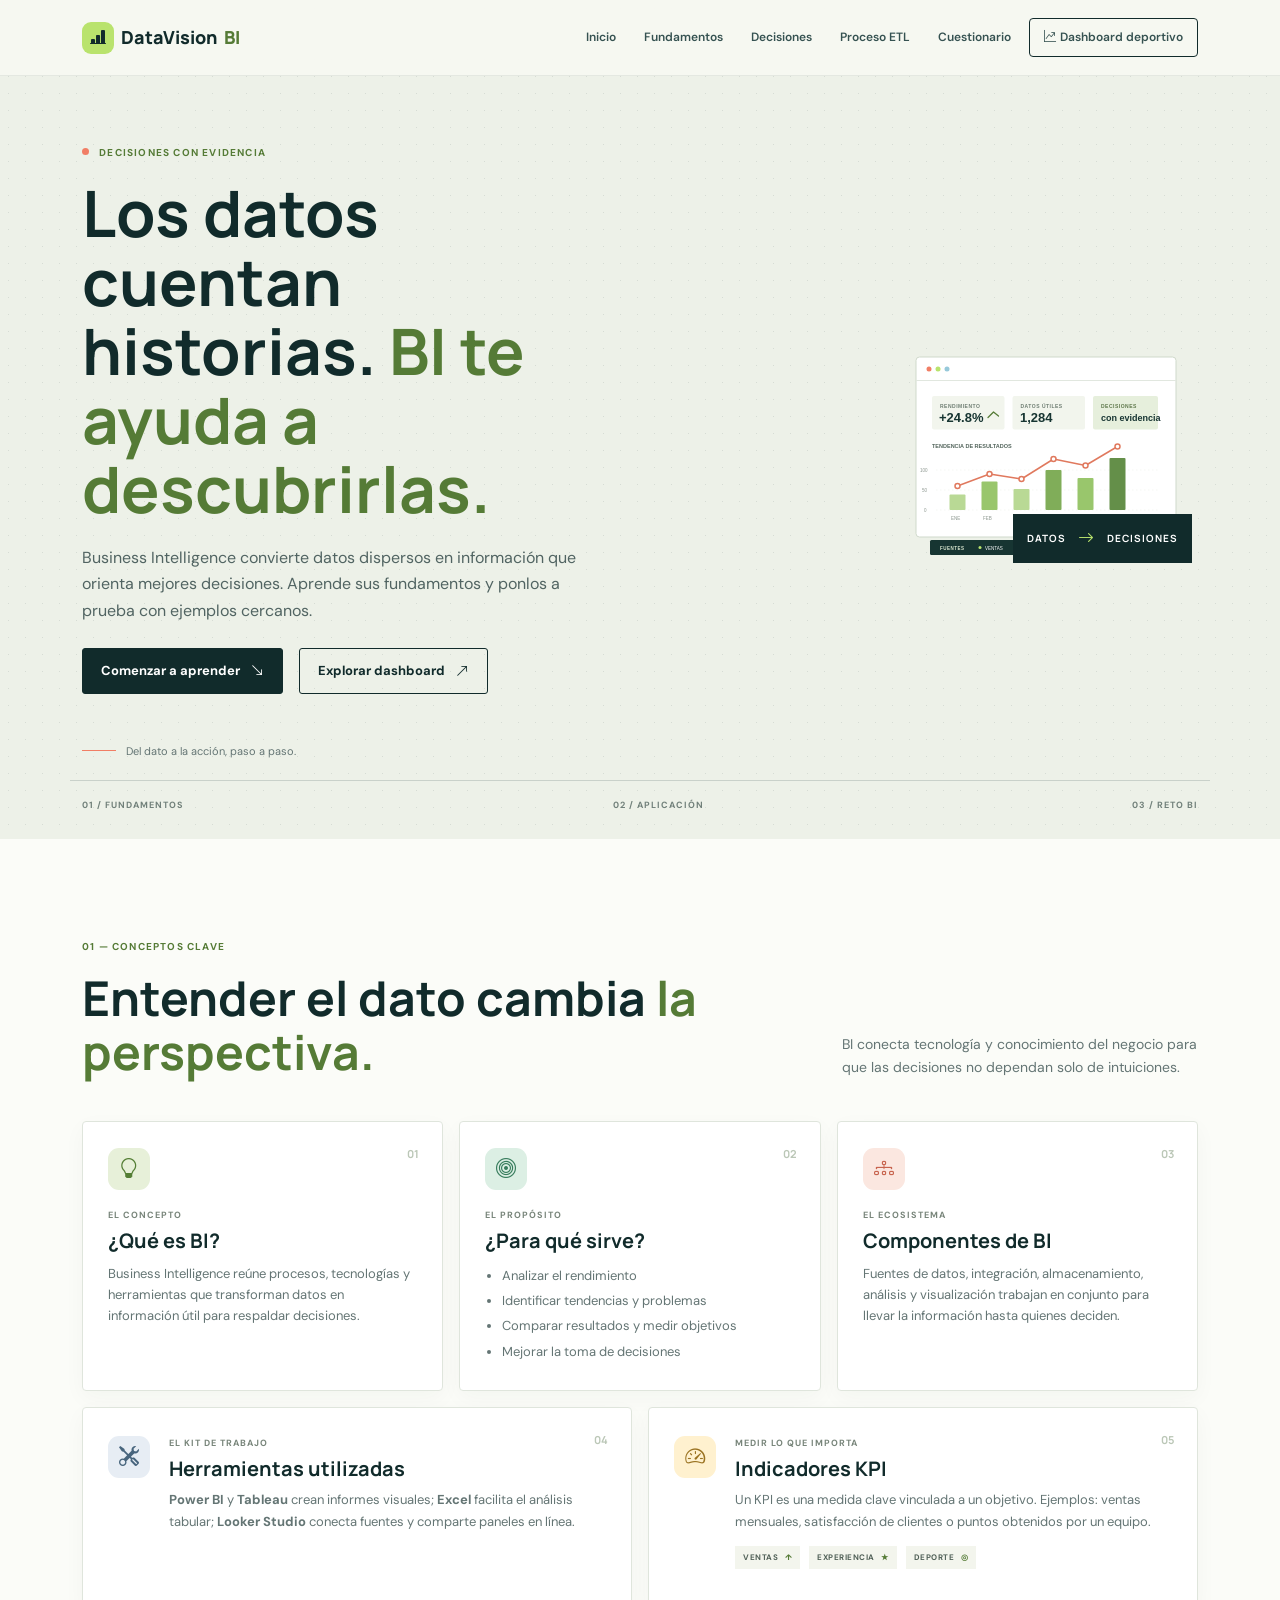
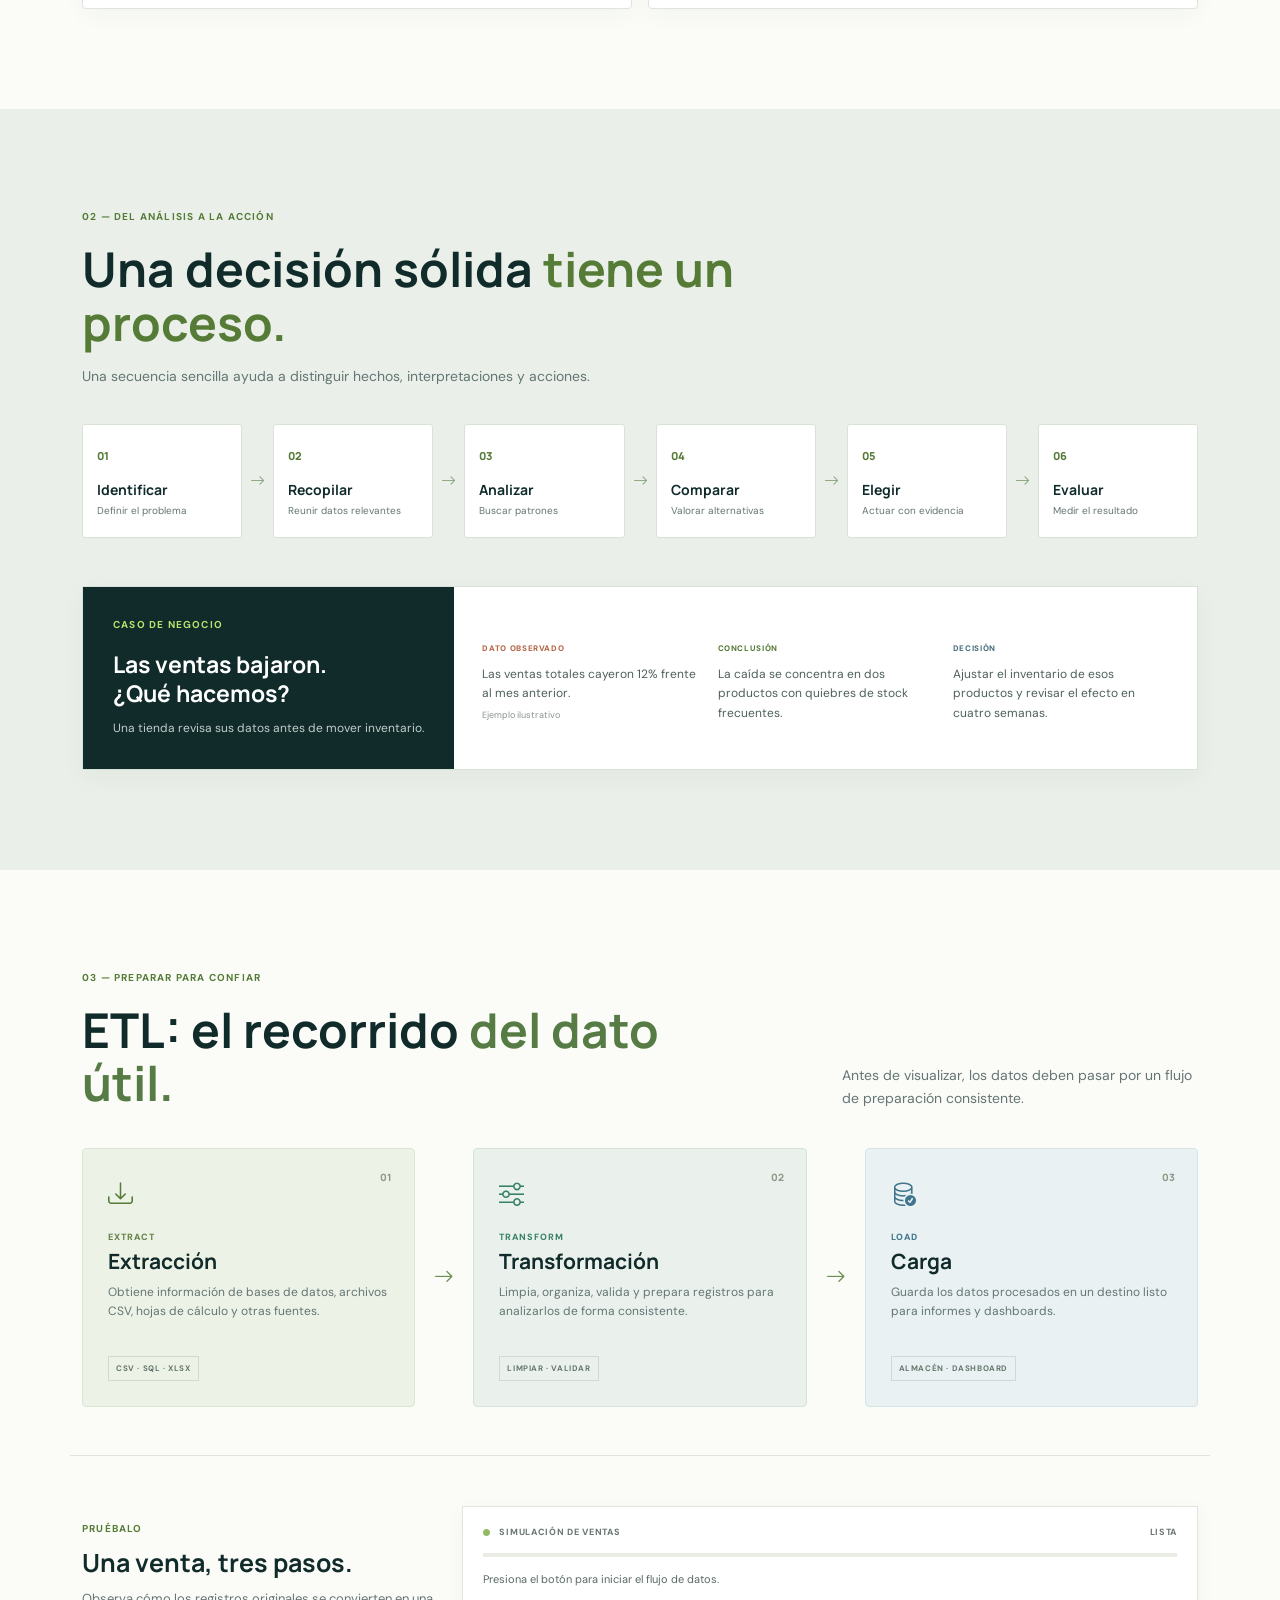
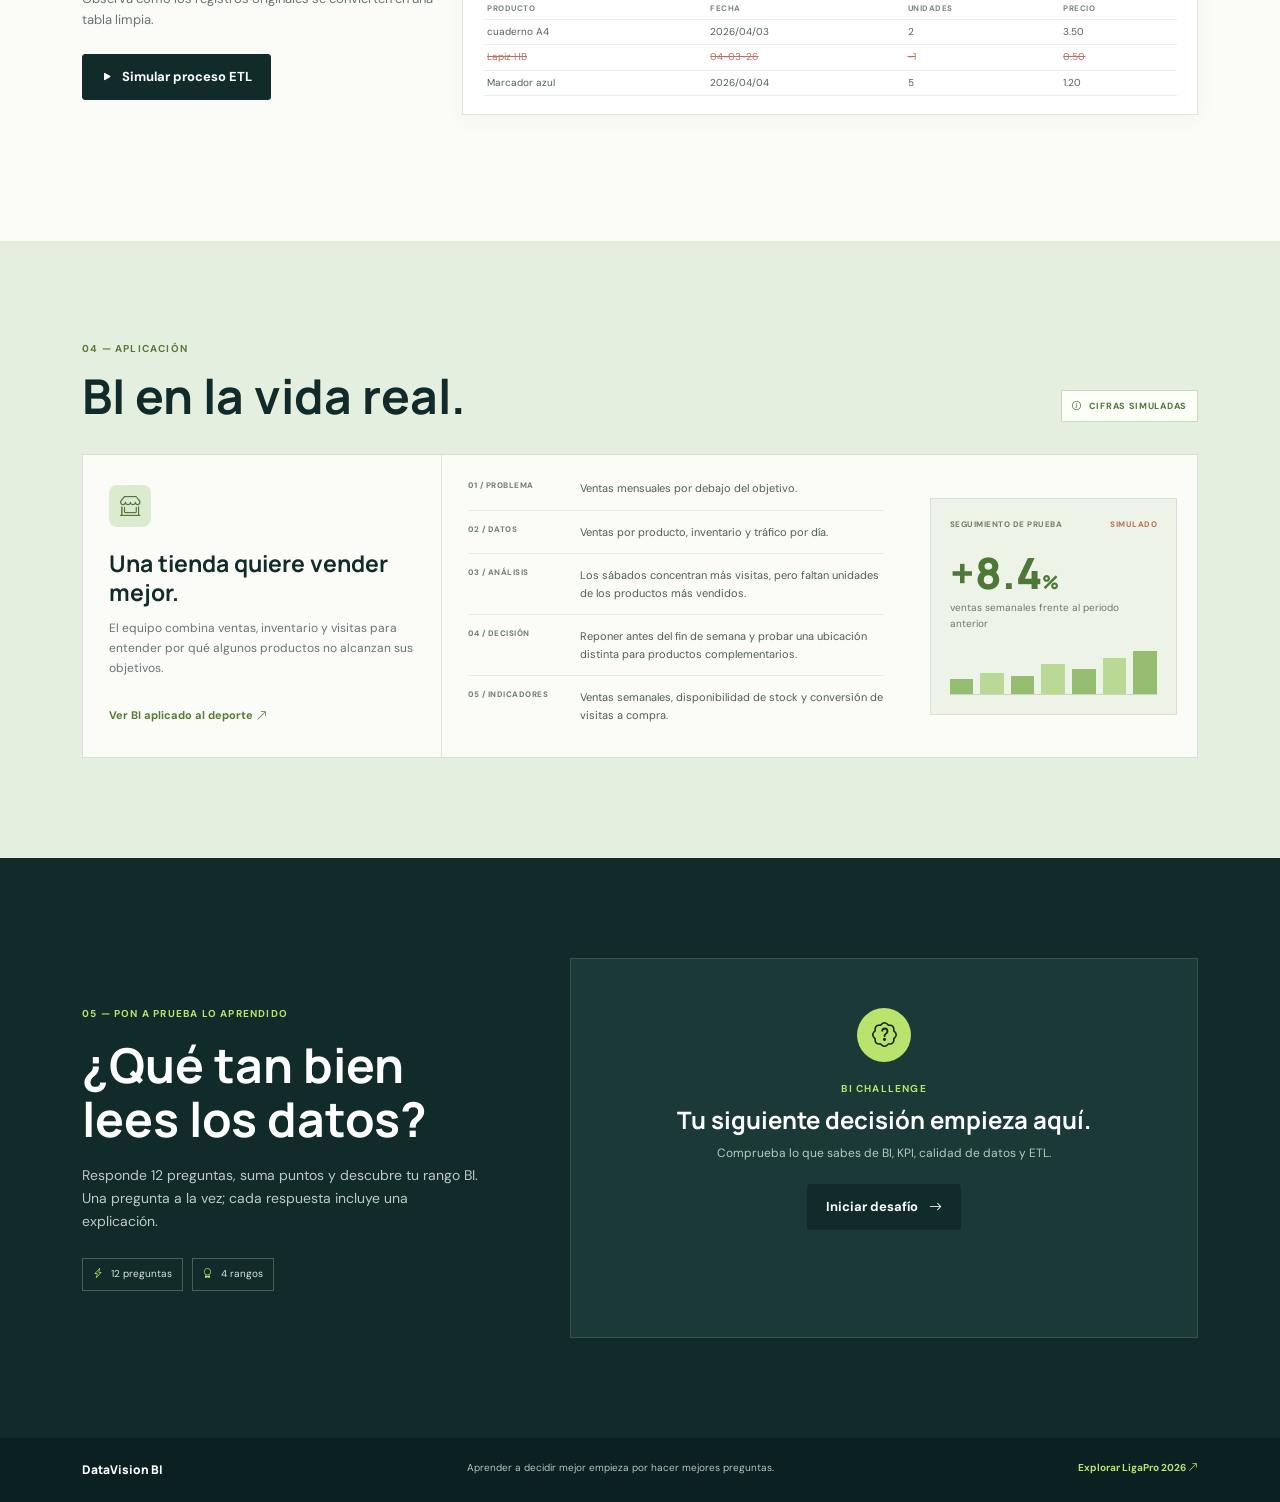
==== index.html @ 3167f941 "version 1" ====
<!doctype html>
<html lang="es">
<head>
  <meta charset="utf-8">
  <meta name="viewport" content="width=device-width, initial-scale=1">
  <meta name="description" content="Aprende fundamentos de Business Intelligence con ejemplos prácticos y un reto interactivo.">
  <title>DataVision BI | Aprende a leer los datos</title>
  <link rel="preconnect" href="https://cdn.jsdelivr.net">
  <link href="https://cdn.jsdelivr.net/npm/bootstrap@5.3.3/dist/css/bootstrap.min.css" rel="stylesheet">
  <link href="https://cdn.jsdelivr.net/npm/bootstrap-icons@1.11.3/font/bootstrap-icons.min.css" rel="stylesheet">
  <link href="css/styles.css" rel="stylesheet">
</head>
<body>
  <nav class="navbar navbar-expand-lg fixed-top site-nav" aria-label="Navegación principal">
    <div class="container">
      <a class="navbar-brand brand-mark" href="#inicio"><span class="brand-icon"><i class="bi bi-bar-chart-line-fill"></i></span>DataVision <span>BI</span></a>
      <button class="navbar-toggler" type="button" data-bs-toggle="collapse" data-bs-target="#mainNav" aria-controls="mainNav" aria-expanded="false" aria-label="Abrir menú"><span class="navbar-toggler-icon"></span></button>
      <div class="collapse navbar-collapse" id="mainNav">
        <ul class="navbar-nav ms-auto align-items-lg-center gap-lg-2">
          <li class="nav-item"><a class="nav-link" href="#inicio">Inicio</a></li>
          <li class="nav-item"><a class="nav-link" href="#fundamentos">Fundamentos</a></li>
          <li class="nav-item"><a class="nav-link" href="#decisiones">Decisiones</a></li>
          <li class="nav-item"><a class="nav-link" href="#etl">Proceso ETL</a></li>
          <li class="nav-item"><a class="nav-link" href="#challenge">Cuestionario</a></li>
          <li class="nav-item"><a class="nav-link nav-dashboard" href="dashboard.html"><i class="bi bi-graph-up-arrow me-1"></i>Dashboard deportivo</a></li>
        </ul>
      </div>
    </div>
  </nav>

  <main>
    <section class="hero-section" id="inicio">
      <div class="container hero-grid">
        <div class="hero-copy">
          <p class="eyebrow"><span class="eyebrow-dot"></span> DECISIONES CON EVIDENCIA</p>
          <h1>Los datos cuentan historias. <em>BI te ayuda a descubrirlas.</em></h1>
          <p class="hero-lede">Business Intelligence convierte datos dispersos en información que orienta mejores decisiones. Aprende sus fundamentos y ponlos a prueba con ejemplos cercanos.</p>
          <div class="d-flex flex-wrap gap-3 mt-4">
            <a class="btn btn-ink btn-lg" href="#fundamentos">Comenzar a aprender <i class="bi bi-arrow-down-right ms-2"></i></a>
            <a class="btn btn-outline-ink btn-lg" href="dashboard.html">Explorar dashboard <i class="bi bi-arrow-up-right ms-2"></i></a>
          </div>
          <div class="hero-footnote"><span class="hero-footnote-line"></span> Del dato a la acción, paso a paso.</div>
        </div>
        <div class="hero-visual" aria-label="Ilustración de análisis de datos con indicadores y gráfico de tendencia" role="img">
          <img src="img/hero-data.svg" alt="Gráfico de barras y línea ascendente acompañados de indicadores de rendimiento">
          <div class="hero-stamp"><span>DATOS</span><i class="bi bi-arrow-right"></i><span>DECISIONES</span></div>
        </div>
      </div>
      <div class="hero-bottom container"><span>01 / FUNDAMENTOS</span><span>02 / APLICACIÓN</span><span>03 / RETO BI</span></div>
    </section>

    <section class="section-pad fundamentals-section" id="fundamentos">
      <div class="container">
        <div class="section-heading row align-items-end gy-3">
          <div class="col-lg-7"><p class="eyebrow">01 — CONCEPTOS CLAVE</p><h2>Entender el dato cambia <span>la perspectiva.</span></h2></div>
          <p class="col-lg-4 offset-lg-1 section-intro">BI conecta tecnología y conocimiento del negocio para que las decisiones no dependan solo de intuiciones.</p>
        </div>
        <div class="row g-3 fundamentals-grid">
          <article class="col-md-6 col-lg-4"><div class="learning-card card-tall"><span class="card-icon"><i class="bi bi-lightbulb"></i></span><p class="card-kicker">EL CONCEPTO</p><h3>¿Qué es BI?</h3><p>Business Intelligence reúne procesos, tecnologías y herramientas que transforman datos en información útil para respaldar decisiones.</p><span class="card-index">01</span></div></article>
          <article class="col-md-6 col-lg-4"><div class="learning-card"><span class="card-icon icon-green"><i class="bi bi-bullseye"></i></span><p class="card-kicker">EL PROPÓSITO</p><h3>¿Para qué sirve?</h3><ul class="compact-list"><li>Analizar el rendimiento</li><li>Identificar tendencias y problemas</li><li>Comparar resultados y medir objetivos</li><li>Mejorar la toma de decisiones</li></ul><span class="card-index">02</span></div></article>
          <article class="col-md-6 col-lg-4"><div class="learning-card"><span class="card-icon icon-coral"><i class="bi bi-diagram-3"></i></span><p class="card-kicker">EL ECOSISTEMA</p><h3>Componentes de BI</h3><p>Fuentes de datos, integración, almacenamiento, análisis y visualización trabajan en conjunto para llevar la información hasta quienes deciden.</p><span class="card-index">03</span></div></article>
          <article class="col-md-6 col-lg-6"><div class="learning-card learning-card-wide"><span class="card-icon icon-lilac"><i class="bi bi-tools"></i></span><div><p class="card-kicker">EL KIT DE TRABAJO</p><h3>Herramientas utilizadas</h3><p><strong>Power BI</strong> y <strong>Tableau</strong> crean informes visuales; <strong>Excel</strong> facilita el análisis tabular; <strong>Looker Studio</strong> conecta fuentes y comparte paneles en línea.</p></div><span class="card-index">04</span></div></article>
          <article class="col-md-6 col-lg-6"><div class="learning-card learning-card-wide kpi-card"><span class="card-icon icon-yellow"><i class="bi bi-speedometer2"></i></span><div><p class="card-kicker">MEDIR LO QUE IMPORTA</p><h3>Indicadores KPI</h3><p>Un KPI es una medida clave vinculada a un objetivo. Ejemplos: ventas mensuales, satisfacción de clientes o puntos obtenidos por un equipo.</p><div class="kpi-examples"><span>VENTAS <b>↑</b></span><span>EXPERIENCIA <b>★</b></span><span>DEPORTE <b>◎</b></span></div></div><span class="card-index">05</span></div></article>
        </div>
      </div>
    </section>

    <section class="section-pad decision-section" id="decisiones">
      <div class="container">
        <div class="section-heading"><p class="eyebrow">02 — DEL ANÁLISIS A LA ACCIÓN</p><h2>Una decisión sólida <span>tiene un proceso.</span></h2><p class="section-intro mt-3">Una secuencia sencilla ayuda a distinguir hechos, interpretaciones y acciones.</p></div>
        <div class="decision-steps" aria-label="Seis etapas para tomar una decisión informada">
          <div class="decision-step"><span>01</span><h3>Identificar</h3><p>Definir el problema</p></div><div class="step-connector"><i class="bi bi-arrow-right"></i></div>
          <div class="decision-step"><span>02</span><h3>Recopilar</h3><p>Reunir datos relevantes</p></div><div class="step-connector"><i class="bi bi-arrow-right"></i></div>
          <div class="decision-step"><span>03</span><h3>Analizar</h3><p>Buscar patrones</p></div><div class="step-connector"><i class="bi bi-arrow-right"></i></div>
          <div class="decision-step"><span>04</span><h3>Comparar</h3><p>Valorar alternativas</p></div><div class="step-connector"><i class="bi bi-arrow-right"></i></div>
          <div class="decision-step"><span>05</span><h3>Elegir</h3><p>Actuar con evidencia</p></div><div class="step-connector"><i class="bi bi-arrow-right"></i></div>
          <div class="decision-step"><span>06</span><h3>Evaluar</h3><p>Medir el resultado</p></div>
        </div>
        <div class="example-panel row g-0">
          <div class="col-lg-4 example-title"><p class="eyebrow">CASO DE NEGOCIO</p><h3>Las ventas bajaron.<br>¿Qué hacemos?</h3><p>Una tienda revisa sus datos antes de mover inventario.</p></div>
          <div class="col-lg-8 example-details">
            <div><span class="evidence-label label-observed">DATO OBSERVADO</span><p>Las ventas totales cayeron 12% frente al mes anterior. <small>Ejemplo ilustrativo</small></p></div>
            <div><span class="evidence-label label-insight">CONCLUSIÓN</span><p>La caída se concentra en dos productos con quiebres de stock frecuentes.</p></div>
            <div><span class="evidence-label label-action">DECISIÓN</span><p>Ajustar el inventario de esos productos y revisar el efecto en cuatro semanas.</p></div>
          </div>
        </div>
      </div>
    </section>

    <section class="section-pad etl-section" id="etl">
      <div class="container">
        <div class="section-heading row align-items-end gy-3"><div class="col-lg-7"><p class="eyebrow">03 — PREPARAR PARA CONFIAR</p><h2>ETL: el recorrido <span>del dato útil.</span></h2></div><p class="col-lg-4 offset-lg-1 section-intro">Antes de visualizar, los datos deben pasar por un flujo de preparación consistente.</p></div>
        <div class="etl-flow">
          <article class="etl-block"><span class="etl-number">01</span><i class="bi bi-download etl-icon"></i><p class="etl-word">EXTRACT</p><h3>Extracción</h3><p>Obtiene información de bases de datos, archivos CSV, hojas de cálculo y otras fuentes.</p><div class="etl-source">CSV · SQL · XLSX</div></article>
          <div class="etl-arrow"><i class="bi bi-arrow-right"></i></div>
          <article class="etl-block etl-transform"><span class="etl-number">02</span><i class="bi bi-sliders etl-icon"></i><p class="etl-word">TRANSFORM</p><h3>Transformación</h3><p>Limpia, organiza, valida y prepara registros para analizarlos de forma consistente.</p><div class="etl-source">LIMPIAR · VALIDAR</div></article>
          <div class="etl-arrow"><i class="bi bi-arrow-right"></i></div>
          <article class="etl-block etl-load"><span class="etl-number">03</span><i class="bi bi-database-check etl-icon"></i><p class="etl-word">LOAD</p><h3>Carga</h3><p>Guarda los datos procesados en un destino listo para informes y dashboards.</p><div class="etl-source">ALMACÉN · DASHBOARD</div></article>
        </div>
        <div class="etl-demo row align-items-center g-4">
          <div class="col-lg-4"><p class="eyebrow">PRUÉBALO</p><h3>Una venta, tres pasos.</h3><p class="mb-0">Observa cómo los registros originales se convierten en una tabla limpia.</p><button class="btn btn-ink mt-4" id="run-etl"><i class="bi bi-play-fill me-2"></i>Simular proceso ETL</button></div>
          <div class="col-lg-8"><div class="etl-console" aria-live="polite"><div class="console-top"><span><i class="bi bi-circle-fill"></i> SIMULACIÓN DE VENTAS</span><span id="etl-state">LISTA</span></div><div class="progress etl-progress" role="progressbar" aria-label="Progreso del proceso ETL" aria-valuenow="0" aria-valuemin="0" aria-valuemax="100"><div class="progress-bar" id="etl-progress"></div></div><div class="etl-message" id="etl-message">Presiona el botón para iniciar el flujo de datos.</div><div class="table-responsive"><table class="table table-sm etl-table mb-0"><thead><tr><th>Producto</th><th>Fecha</th><th>Unidades</th><th>Precio</th></tr></thead><tbody id="etl-rows"><tr><td> cuaderno A4 </td><td>2026/04/03</td><td>2</td><td>3.50</td></tr><tr class="raw-invalid"><td>Lapiz HB</td><td>04-03-26</td><td>-1</td><td>0.50</td></tr><tr><td>Marcador azul</td><td>2026/04/04</td><td>5</td><td>1.20</td></tr></tbody></table></div></div></div>
        </div>
      </div>
    </section>

    <section class="section-pad real-life-section" id="caso">
      <div class="container">
        <div class="real-life-header"><div><p class="eyebrow">04 — APLICACIÓN</p><h2>BI en la vida real.</h2></div><span class="simulation-tag"><i class="bi bi-info-circle"></i> CIFRAS SIMULADAS</span></div>
        <div class="real-life-grid">
          <div class="real-life-lead"><span class="store-mark"><i class="bi bi-shop-window"></i></span><h3>Una tienda quiere vender mejor.</h3><p>El equipo combina ventas, inventario y visitas para entender por qué algunos productos no alcanzan sus objetivos.</p><a href="dashboard.html" class="text-link">Ver BI aplicado al deporte <i class="bi bi-arrow-up-right"></i></a></div>
          <div class="real-life-facts"><div><span>01 / PROBLEMA</span><p>Ventas mensuales por debajo del objetivo.</p></div><div><span>02 / DATOS</span><p>Ventas por producto, inventario y tráfico por día.</p></div><div><span>03 / ANÁLISIS</span><p>Los sábados concentran más visitas, pero faltan unidades de los productos más vendidos.</p></div><div><span>04 / DECISIÓN</span><p>Reponer antes del fin de semana y probar una ubicación distinta para productos complementarios.</p></div><div><span>05 / INDICADORES</span><p>Ventas semanales, disponibilidad de stock y conversión de visitas a compra.</p></div></div>
          <div class="metric-illustration"><div class="metric-caption">SEGUIMIENTO DE PRUEBA <span>SIMULADO</span></div><div class="metric-value">+8.4<small>%</small></div><p>ventas semanales frente al periodo anterior</p><div class="metric-bars" aria-hidden="true"><i style="--bar:34%"></i><i style="--bar:48%"></i><i style="--bar:42%"></i><i style="--bar:68%"></i><i style="--bar:58%"></i><i style="--bar:82%"></i><i style="--bar:100%"></i></div></div>
        </div>
      </div>
    </section>

    <section class="section-pad quiz-section" id="challenge">
      <div class="container quiz-layout">
        <div class="quiz-intro"><p class="eyebrow">05 — PON A PRUEBA LO APRENDIDO</p><h2>¿Qué tan bien lees los datos?</h2><p>Responde 12 preguntas, suma puntos y descubre tu rango BI. Una pregunta a la vez; cada respuesta incluye una explicación.</p><div class="quiz-badges"><span><i class="bi bi-lightning-charge"></i> 12 preguntas</span><span><i class="bi bi-award"></i> 4 rangos</span></div></div>
        <div class="quiz-box" id="quiz-box" aria-live="polite">
          <div class="quiz-start" id="quiz-start"><div class="quiz-emblem"><i class="bi bi-patch-question"></i></div><p class="eyebrow">BI CHALLENGE</p><h3>Tu siguiente decisión empieza aquí.</h3><p>Comprueba lo que sabes de BI, KPI, calidad de datos y ETL.</p><button class="btn btn-ink" id="start-quiz">Iniciar desafío <i class="bi bi-arrow-right ms-2"></i></button></div>
          <div class="quiz-game d-none" id="quiz-game"><div class="quiz-meta"><span id="quiz-counter">PREGUNTA 1 / 12</span><span id="quiz-score">0 PUNTOS</span></div><div class="progress quiz-progress"><div class="progress-bar" id="quiz-progress"></div></div><h3 id="quiz-question"></h3><div class="quiz-options" id="quiz-options"></div><div class="quiz-feedback d-none" id="quiz-feedback" aria-live="polite"></div><button class="btn btn-ink d-none" id="next-question">Siguiente pregunta <i class="bi bi-arrow-right ms-2"></i></button></div>
          <div class="quiz-result d-none" id="quiz-result" aria-live="polite"></div>
        </div>
      </div>
    </section>
  </main>

  <footer class="site-footer"><div class="container d-flex flex-column flex-md-row justify-content-between gap-2"><a class="footer-brand" href="#inicio">DataVision BI</a><span>Aprender a decidir mejor empieza por hacer mejores preguntas.</span><a href="dashboard.html">Explorar LigaPro 2026 <i class="bi bi-arrow-up-right"></i></a></div></footer>
  <script src="https://cdn.jsdelivr.net/npm/bootstrap@5.3.3/dist/js/bootstrap.bundle.min.js"></script>
  <script src="js/main.js"></script>
  <script src="js/quiz.js"></script>
</body>
</html>
---- css/styles.css ----
@import url('https://fonts.googleapis.com/css2?family=DM+Sans:wght@400;500;600;700&family=Manrope:wght@400;500;600;700;800&display=swap');

:root{--ink:#112b2b;--ink-soft:#355251;--green:#b9e36d;--green-deep:#557b36;--paper:#f7f8f2;--white:#fff;--line:#dfe5dc;--coral:#f17e65;--blue:#97c9da;--muted:#647574;--font-body:'DM Sans',sans-serif;--font-display:'Manrope',sans-serif}
*{box-sizing:border-box}html{scroll-behavior:smooth;scroll-padding-top:82px}body{margin:0;color:var(--ink);background:var(--paper);font-family:var(--font-body);font-size:15px;line-height:1.65}h1,h2,h3,h4,.brand-mark{font-family:var(--font-display);font-weight:700;letter-spacing:0}a{color:inherit}section[id]{scroll-margin-top:80px}.site-nav{height:76px;background:rgba(247,248,242,.94);backdrop-filter:blur(14px);border-bottom:1px solid rgba(17,43,43,.08)}.brand-mark{display:flex;align-items:center;gap:7px;color:var(--ink);font-size:18px;font-weight:800}.brand-mark>span:last-child{color:var(--green-deep)}.brand-icon{display:inline-grid;place-items:center;width:32px;height:32px;background:var(--green);border-radius:9px;font-size:16px}.nav-link{color:var(--ink-soft);font-size:12px;font-weight:600;padding:9px 10px!important}.nav-link:hover,.nav-link:focus{color:var(--green-deep)}.nav-dashboard{padding:9px 14px!important;border:1px solid var(--ink);border-radius:4px}.navbar-toggler{border:1px solid var(--line);padding:5px 8px}.navbar-toggler:focus{box-shadow:0 0 0 3px rgba(185,227,109,.5)}
.hero-section{position:relative;overflow:hidden;padding:145px 0 26px;background-color:#edf1e8;background-image:radial-gradient(rgba(17,43,43,.1) .7px,transparent .7px);background-size:17px 17px}.hero-grid{display:grid;grid-template-columns:1.04fr .96fr;align-items:center;gap:48px;min-height:490px}.eyebrow{color:var(--green-deep);font-size:10px;font-weight:700;letter-spacing:1.2px;margin:0 0 16px}.eyebrow-dot{display:inline-block;width:7px;height:7px;background:var(--coral);border-radius:50%;margin:0 7px 1px 0}.hero-copy h1{font-size:clamp(42px,5vw,68px);line-height:1.08;max-width:680px;margin:0;letter-spacing:0}.hero-copy h1 em{font-style:normal;color:var(--green-deep)}.hero-lede{font-size:16px;color:#516462;max-width:510px;margin:22px 0 0}.btn{border-radius:3px;font-weight:700;font-size:13px;padding:12px 18px;transition:transform .2s,background-color .2s,color .2s}.btn:hover{transform:translateY(-2px)}.btn-ink{background:var(--ink);color:#fff;border:1px solid var(--ink)}.btn-ink:hover,.btn-ink:focus{background:#264743;color:#fff;border-color:#264743}.btn-outline-ink{color:var(--ink);border:1px solid var(--ink);background:transparent}.btn-outline-ink:hover{color:white;background:var(--ink)}.hero-footnote{display:flex;align-items:center;gap:10px;color:var(--muted);font-size:11px;margin-top:48px}.hero-footnote-line{height:1px;width:34px;background:var(--coral)}.hero-visual{position:relative;max-width:560px;justify-self:end}.hero-visual img{display:block;width:100%;height:auto}.hero-stamp{position:absolute;right:2%;bottom:1%;display:flex;align-items:center;gap:12px;background:var(--ink);color:#fff;padding:11px 14px;font-family:var(--font-display);font-size:10px;font-weight:700;letter-spacing:1px}.hero-stamp i{color:var(--green);font-size:16px}.hero-bottom{display:flex;justify-content:space-between;border-top:1px solid rgba(17,43,43,.16);padding-top:17px;margin-top:20px;color:#71807a;font-size:9px;font-weight:700;letter-spacing:1px}
.section-pad{padding:100px 0}.fundamentals-section{background:#fbfcf8}.section-heading{margin-bottom:42px}.section-heading h2,.real-life-header h2,.quiz-intro h2{font-size:clamp(31px,4vw,48px);line-height:1.12;margin:0;max-width:700px}.section-heading h2 span{color:var(--green-deep)}.section-intro{color:var(--muted);font-size:14px;margin-bottom:0}.fundamentals-grid{align-items:stretch}.learning-card{position:relative;height:100%;min-height:265px;padding:26px 25px;background:#fff;border:1px solid var(--line);border-radius:4px;box-shadow:0 7px 22px rgba(21,48,41,.035);overflow:hidden;transition:transform .2s,border-color .2s}.learning-card:hover{transform:translateY(-4px);border-color:#bbcfaa}.card-icon{display:grid;place-items:center;width:42px;height:42px;background:#e7f0d9;color:#547e35;border-radius:11px;font-size:20px}.icon-green{background:#dcefe4;color:#377c5c}.icon-coral{background:#fbe7e0;color:#c8644e}.icon-lilac{background:#e7edf4;color:#48657d}.icon-yellow{background:#fff1cf;color:#9a7221}.card-kicker{font-size:9px;font-weight:700;letter-spacing:1px;color:#78857a;margin:18px 0 6px}.learning-card h3{font-size:20px;margin:0 0 10px}.learning-card p:not(.card-kicker){color:var(--muted);font-size:13px;margin:0}.card-index{position:absolute;top:23px;right:23px;color:#bbc7b7;font-family:var(--font-display);font-weight:700;font-size:11px}.compact-list{padding-left:17px;margin:0;color:var(--muted);font-size:13px}.compact-list li{padding:2px 0}.learning-card-wide{display:flex;align-items:flex-start;gap:19px;min-height:202px;padding-top:28px}.learning-card-wide .card-kicker{margin-top:0}.learning-card-wide .card-icon{flex:0 0 42px}.learning-card-wide h3{margin-bottom:8px}.kpi-examples{display:flex;gap:9px;flex-wrap:wrap;margin-top:14px}.kpi-examples span{background:#f3f5ed;color:#506057;padding:5px 8px;font-size:8px;font-weight:700;letter-spacing:.5px}.kpi-examples b{color:var(--green-deep);margin-left:4px}
.decision-section{background:#eaf0e9}.decision-section .section-heading{margin-bottom:36px}.decision-steps{display:flex;align-items:stretch;justify-content:space-between;gap:8px;margin-bottom:48px}.decision-step{flex:1;min-width:0;padding:18px 14px;background:#fff;border:1px solid #d9e2d7;border-radius:3px}.decision-step>span{color:var(--green-deep);font-family:var(--font-display);font-size:11px;font-weight:800}.decision-step h3{font-size:14px;margin:14px 0 4px}.decision-step p{font-size:10px;color:var(--muted);margin:0}.step-connector{display:grid;place-items:center;color:#8aa37b;font-size:15px}.example-panel{background:#fff;border:1px solid #d8e1d6;box-shadow:0 8px 24px rgba(21,48,41,.04)}.example-title{padding:30px;background:var(--ink);color:#fff}.example-title .eyebrow{color:var(--green)}.example-title h3{font-size:23px;line-height:1.25;margin:0 0 12px}.example-title p:last-child{font-size:12px;color:#c0ceca;margin:0}.example-details{display:grid;grid-template-columns:repeat(3,1fr);align-content:center;gap:19px;padding:28px}.evidence-label{display:inline-block;font-size:8px;font-weight:800;letter-spacing:.65px;margin-bottom:10px}.label-observed{color:#b36442}.label-insight{color:#557b36}.label-action{color:#456e7e}.example-details p{font-size:12px;line-height:1.6;margin:0;color:#4e605b}.example-details small{display:block;color:#89948d;font-size:9px;margin-top:4px}
.etl-section{background:#fbfcf8}.etl-section .section-heading{margin-bottom:38px}.etl-section .section-heading h2 span{color:#567b44}.etl-flow{display:grid;grid-template-columns:1fr 38px 1fr 38px 1fr;align-items:center;gap:10px}.etl-block{position:relative;min-height:255px;padding:25px;background:#edf2e7;border:1px solid #dce5d4;border-radius:4px}.etl-transform{background:#eaf1ed;border-color:#d5e2d8}.etl-load{background:#e9f1f3;border-color:#d5e3e7}.etl-number{position:absolute;right:22px;top:20px;color:#8e9a88;font-family:var(--font-display);font-size:10px;font-weight:800}.etl-icon{font-size:25px;color:#557b36}.etl-transform .etl-icon{color:#398068}.etl-load .etl-icon{color:#40768b}.etl-word{margin:15px 0 4px;color:#648247;font-size:9px;font-weight:800;letter-spacing:1px}.etl-transform .etl-word{color:#398068}.etl-load .etl-word{color:#40768b}.etl-block h3{font-size:21px;margin:0 0 8px}.etl-block>p:not(.etl-word){font-size:12px;color:var(--muted);min-height:59px;margin:0}.etl-source{display:inline-block;margin-top:14px;padding:5px 7px;border:1px solid rgba(17,43,43,.12);color:#66766c;font-size:8px;font-weight:700;letter-spacing:.6px}.etl-arrow{display:grid;place-items:center;color:#6b8e52;font-size:20px}.etl-demo{margin-top:48px;padding:26px 0;border-top:1px solid var(--line)}.etl-demo h3{font-size:25px;margin:0 0 10px}.etl-demo p:not(.eyebrow){font-size:13px;color:var(--muted)}.etl-demo .eyebrow{margin-bottom:10px}.etl-console{background:#fff;border:1px solid var(--line);padding:18px 20px;box-shadow:0 5px 20px rgba(21,48,41,.04)}.console-top{display:flex;justify-content:space-between;color:#6b7973;font-size:9px;font-weight:800;letter-spacing:.7px}.console-top .bi-circle-fill{color:#92bb61;font-size:7px;margin-right:6px}.etl-progress,.quiz-progress{height:4px;margin:13px 0;background:#e9ede6;border-radius:0}.etl-progress .progress-bar,.quiz-progress .progress-bar{background:var(--green-deep);transition:width .35s}.etl-message{min-height:28px;color:#596a62;font-size:11px}.etl-table{font-size:10px;border-color:#edf0ea}.etl-table th{color:#79867c;font-size:8px;text-transform:uppercase;letter-spacing:.5px;font-weight:700}.etl-table td{color:#4f5f58;vertical-align:middle}.etl-table .raw-invalid td{color:#b57264;text-decoration:line-through}.etl-table .clean-row td{background:#f2f7ea;color:#3e6841}
.real-life-section{background:#e4efdf}.real-life-header{display:flex;align-items:flex-end;justify-content:space-between;margin-bottom:32px}.real-life-header .eyebrow{margin-bottom:11px}.simulation-tag{display:inline-flex;align-items:center;gap:7px;background:#fbfff7;border:1px solid #cbd9bd;padding:8px 10px;color:#577444;font-size:9px;font-weight:800;letter-spacing:.7px}.real-life-grid{display:grid;grid-template-columns:1fr 1.3fr .8fr;gap:0;background:#fbfcf8;border:1px solid #d5e1d0}.real-life-lead{padding:30px 26px;border-right:1px solid #dfe7db}.store-mark{display:grid;place-items:center;width:42px;height:42px;background:#dcebd0;color:#52753e;border-radius:8px;font-size:21px;margin-bottom:22px}.real-life-lead h3{font-size:23px;line-height:1.25}.real-life-lead p{color:var(--muted);font-size:12px;margin:12px 0 24px}.text-link{font-size:11px;font-weight:700;color:#557b36;text-decoration:none}.text-link:hover{text-decoration:underline}.real-life-facts{padding:12px 26px}.real-life-facts>div{display:grid;grid-template-columns:100px 1fr;gap:12px;padding:12px 0;border-bottom:1px solid #e8ece4}.real-life-facts>div:last-child{border-bottom:0}.real-life-facts span{color:#718074;font-size:8px;font-weight:800;letter-spacing:.5px}.real-life-facts p{margin:0;color:#4c5f54;font-size:11px}.metric-illustration{align-self:center;margin:20px;padding:19px;background:#edf3e7;border:1px solid #d8e4cf}.metric-caption{display:flex;justify-content:space-between;color:#71806e;font-size:8px;font-weight:800;letter-spacing:.5px}.metric-caption span{color:#bc7254}.metric-value{font-family:var(--font-display);font-size:43px;line-height:1.1;font-weight:800;color:#4d7838;margin-top:18px}.metric-value small{font-size:19px}.metric-illustration>p{font-size:10px;color:#6c7a6b;margin:3px 0 18px}.metric-bars{display:flex;align-items:end;gap:7px;height:44px;border-bottom:1px solid #c9d6c0}.metric-bars i{flex:1;height:var(--bar);background:#94bd6f}.metric-bars i:nth-child(2n){background:#b9d995}
.quiz-section{background:#112b2b;color:#fff}.quiz-layout{display:grid;grid-template-columns:.8fr 1.2fr;align-items:center;gap:70px}.quiz-intro .eyebrow{color:var(--green)}.quiz-intro h2{font-size:clamp(34px,4vw,48px)}.quiz-intro>p:not(.eyebrow){max-width:400px;color:#bdc9c5;font-size:14px;margin-top:18px}.quiz-badges{display:flex;gap:9px;margin-top:25px}.quiz-badges span{padding:7px 10px;border:1px solid #48605a;color:#dbe4df;font-size:10px}.quiz-badges i{color:var(--green);margin-right:5px}.quiz-box{min-height:380px;padding:31px;background:#1a3937;border:1px solid #36534d}.quiz-start{text-align:center;max-width:420px;margin:0 auto;padding:18px 0}.quiz-emblem{display:grid;place-items:center;width:54px;height:54px;margin:0 auto 19px;border-radius:50%;background:var(--green);color:var(--ink);font-size:25px}.quiz-start .eyebrow{color:var(--green);margin-bottom:8px}.quiz-start h3{font-size:24px}.quiz-start>p:not(.eyebrow){color:#bac8c2;font-size:12px;margin:10px auto 20px}.quiz-game .quiz-meta{display:flex;justify-content:space-between;color:#c2d0c7;font-size:9px;font-weight:800;letter-spacing:.7px}.quiz-game h3{font-size:21px;line-height:1.35;margin:19px 0}.quiz-options{display:grid;grid-template-columns:1fr 1fr;gap:9px;margin-bottom:17px}.quiz-option{min-height:58px;text-align:left;padding:11px 13px;border:1px solid #45625b;background:transparent;color:#eef3ee;font-family:var(--font-body);font-size:11px;transition:background .2s,border .2s}.quiz-option:hover:not(:disabled){background:#294943;border-color:#8cab74}.quiz-option:disabled{cursor:default;opacity:1}.quiz-option.correct{border-color:#b9e36d;background:#344c34;color:#eff9e8}.quiz-option.incorrect{border-color:#f17e65;background:#553a36;color:#fff0ec}.quiz-option .option-letter{display:inline-grid;place-items:center;width:22px;height:22px;margin-right:8px;border:1px solid #668077;color:#c8d9cf;font-size:9px;font-weight:700}.quiz-feedback{padding:11px 13px;margin-bottom:14px;background:#244441;color:#d9e6dc;font-size:11px}.quiz-feedback.feedback-wrong{background:#4d3934}.quiz-game .btn{padding:9px 13px;font-size:11px}.quiz-result{text-align:center;padding:20px 0}.result-badge{display:grid;place-items:center;width:70px;height:70px;margin:0 auto 15px;background:var(--green);color:var(--ink);border-radius:50%;font-size:30px}.quiz-result .eyebrow{color:var(--green);margin-bottom:7px}.quiz-result h3{font-size:25px}.quiz-result p{color:#c0cec6;font-size:12px}.result-score{font-family:var(--font-display);font-weight:800;font-size:38px;color:var(--green);margin:12px 0}.result-score small{font-size:14px;color:#c0cec6}.result-note{max-width:400px;margin:0 auto 20px}.site-footer{background:#0b2020;color:#b6c4bd;padding:22px 0;font-size:10px}.footer-brand{color:#fff;text-decoration:none;font-family:var(--font-display);font-size:12px;font-weight:800}.site-footer a:last-child{color:var(--green);text-decoration:none;font-weight:700}
@keyframes rise-in{from{opacity:0;transform:translateY(14px)}to{opacity:1;transform:translateY(0)}}.hero-copy{animation:rise-in .65s both}.hero-visual{animation:rise-in .75s .12s both}.learning-card{animation:rise-in .5s both}
@media(max-width:991.98px){.site-nav{height:auto;min-height:68px}.navbar-collapse{padding:10px 0 14px}.nav-link{padding:8px 0!important}.nav-dashboard{display:inline-block;margin-top:4px}.hero-section{padding-top:118px}.hero-grid{gap:16px;min-height:400px}.hero-copy h1{font-size:48px}.section-pad{padding:78px 0}.decision-steps{display:grid;grid-template-columns:repeat(3,1fr)}.step-connector{display:none}.real-life-grid{grid-template-columns:1fr 1.3fr}.metric-illustration{grid-column:1/-1;max-width:360px;justify-self:end;width:calc(100% - 40px)}.quiz-layout{gap:35px}}
@media(max-width:767.98px){.hero-grid{grid-template-columns:1fr;gap:0}.hero-copy h1{font-size:43px}.hero-lede{font-size:14px}.hero-visual{width:min(100%,440px);justify-self:center;margin-top:15px}.hero-footnote{margin-top:28px}.hero-bottom{font-size:8px}.section-pad{padding:66px 0}.section-heading{margin-bottom:29px}.section-heading h2,.real-life-header h2,.quiz-intro h2{font-size:35px}.learning-card{min-height:unset}.learning-card-wide{min-height:unset}.decision-steps{grid-template-columns:repeat(2,1fr);gap:9px}.decision-step{padding:14px 12px}.example-details{grid-template-columns:1fr;padding:22px;gap:15px}.example-details>div{display:grid;grid-template-columns:125px 1fr;gap:8px}.evidence-label{margin:2px 0 0}.etl-flow{grid-template-columns:1fr;gap:8px}.etl-block{min-height:unset;padding:20px}.etl-block>p:not(.etl-word){min-height:unset}.etl-arrow{transform:rotate(90deg);height:22px}.etl-demo{margin-top:32px}.real-life-header{align-items:flex-start;gap:16px;flex-direction:column}.real-life-grid{grid-template-columns:1fr}.real-life-lead{border-right:0;border-bottom:1px solid #dfe7db}.real-life-facts{padding:10px 22px}.metric-illustration{grid-column:auto;justify-self:stretch;width:auto}.quiz-layout{grid-template-columns:1fr;gap:28px}.quiz-box{padding:22px;min-height:360px}.quiz-options{grid-template-columns:1fr}.site-footer .container{align-items:flex-start!important}}
@media(max-width:380px){.hero-copy h1{font-size:37px}.hero-bottom{letter-spacing:.3px}.example-details>div{grid-template-columns:1fr;gap:4px}.quiz-box{padding:18px}}
@media(prefers-reduced-motion:reduce){*,*::before,*::after{scroll-behavior:auto!important;animation-duration:.01ms!important;animation-iteration-count:1!important;transition-duration:.01ms!important}}
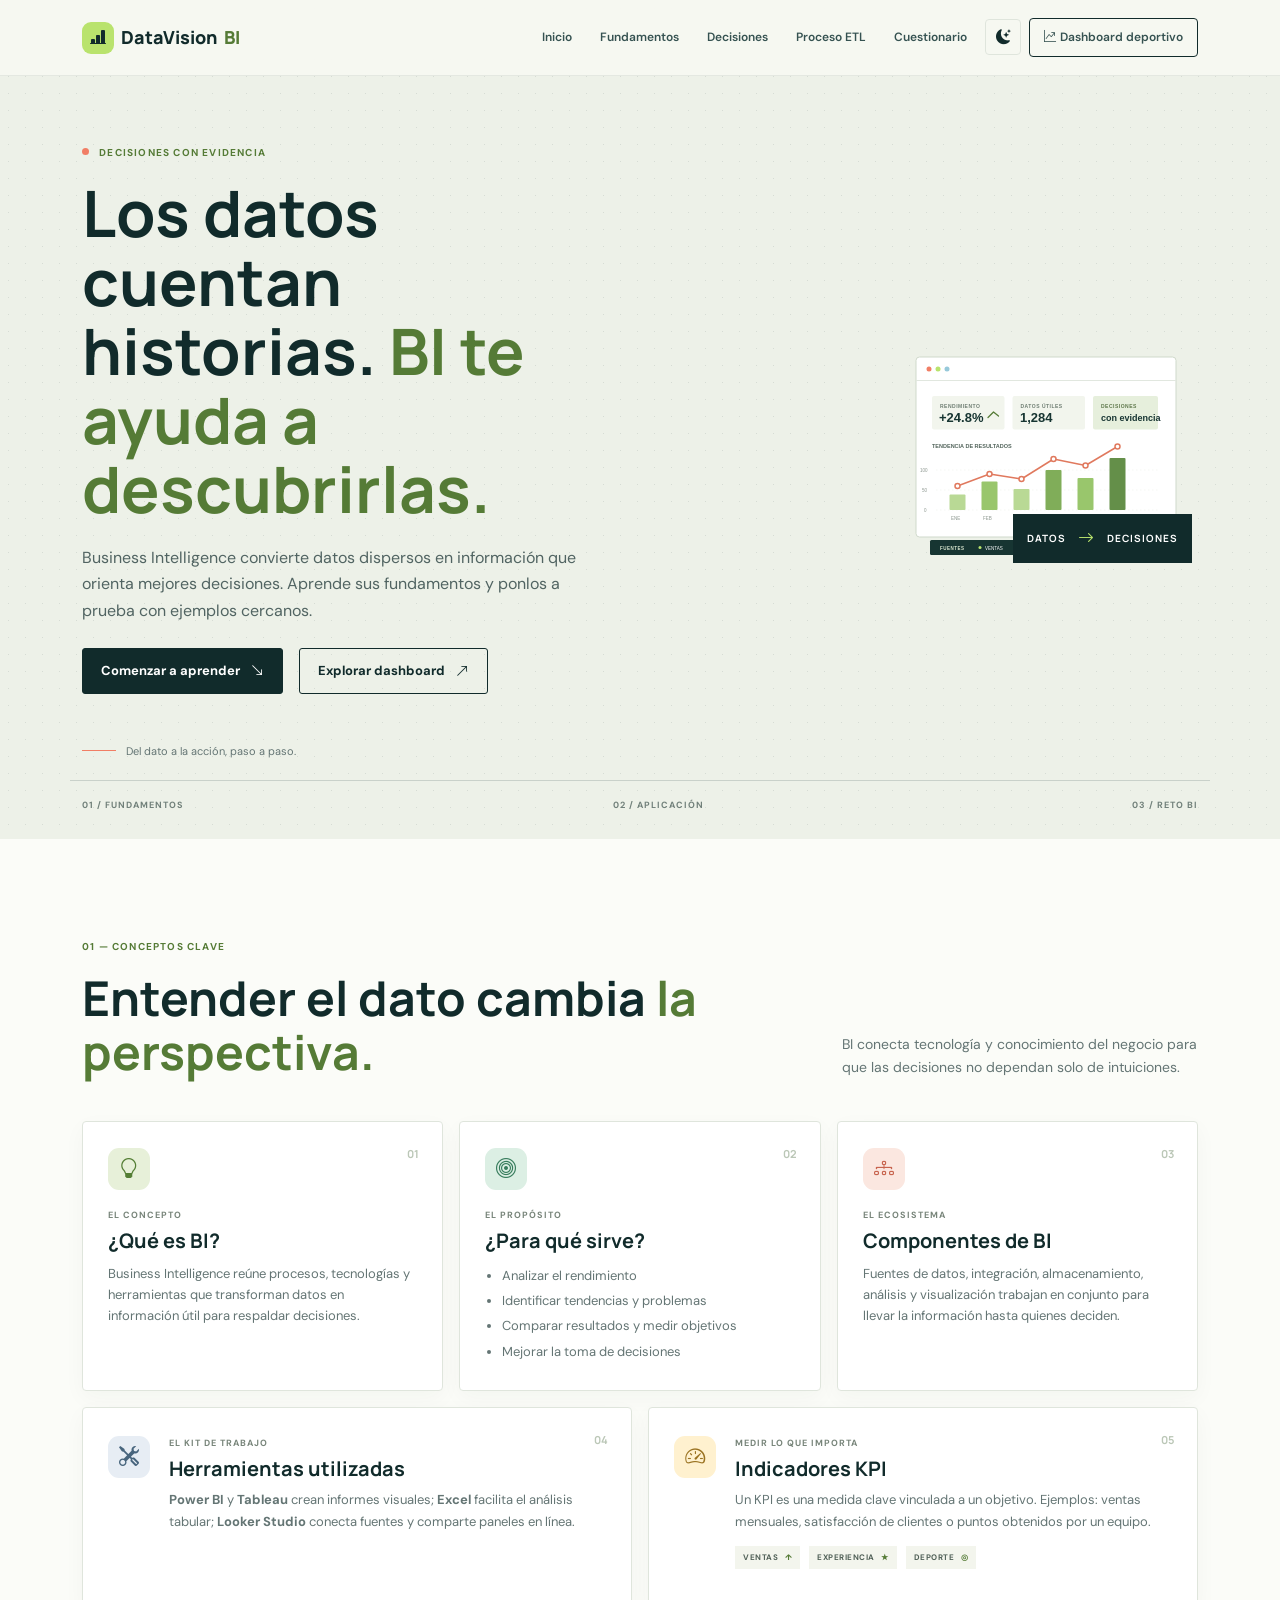
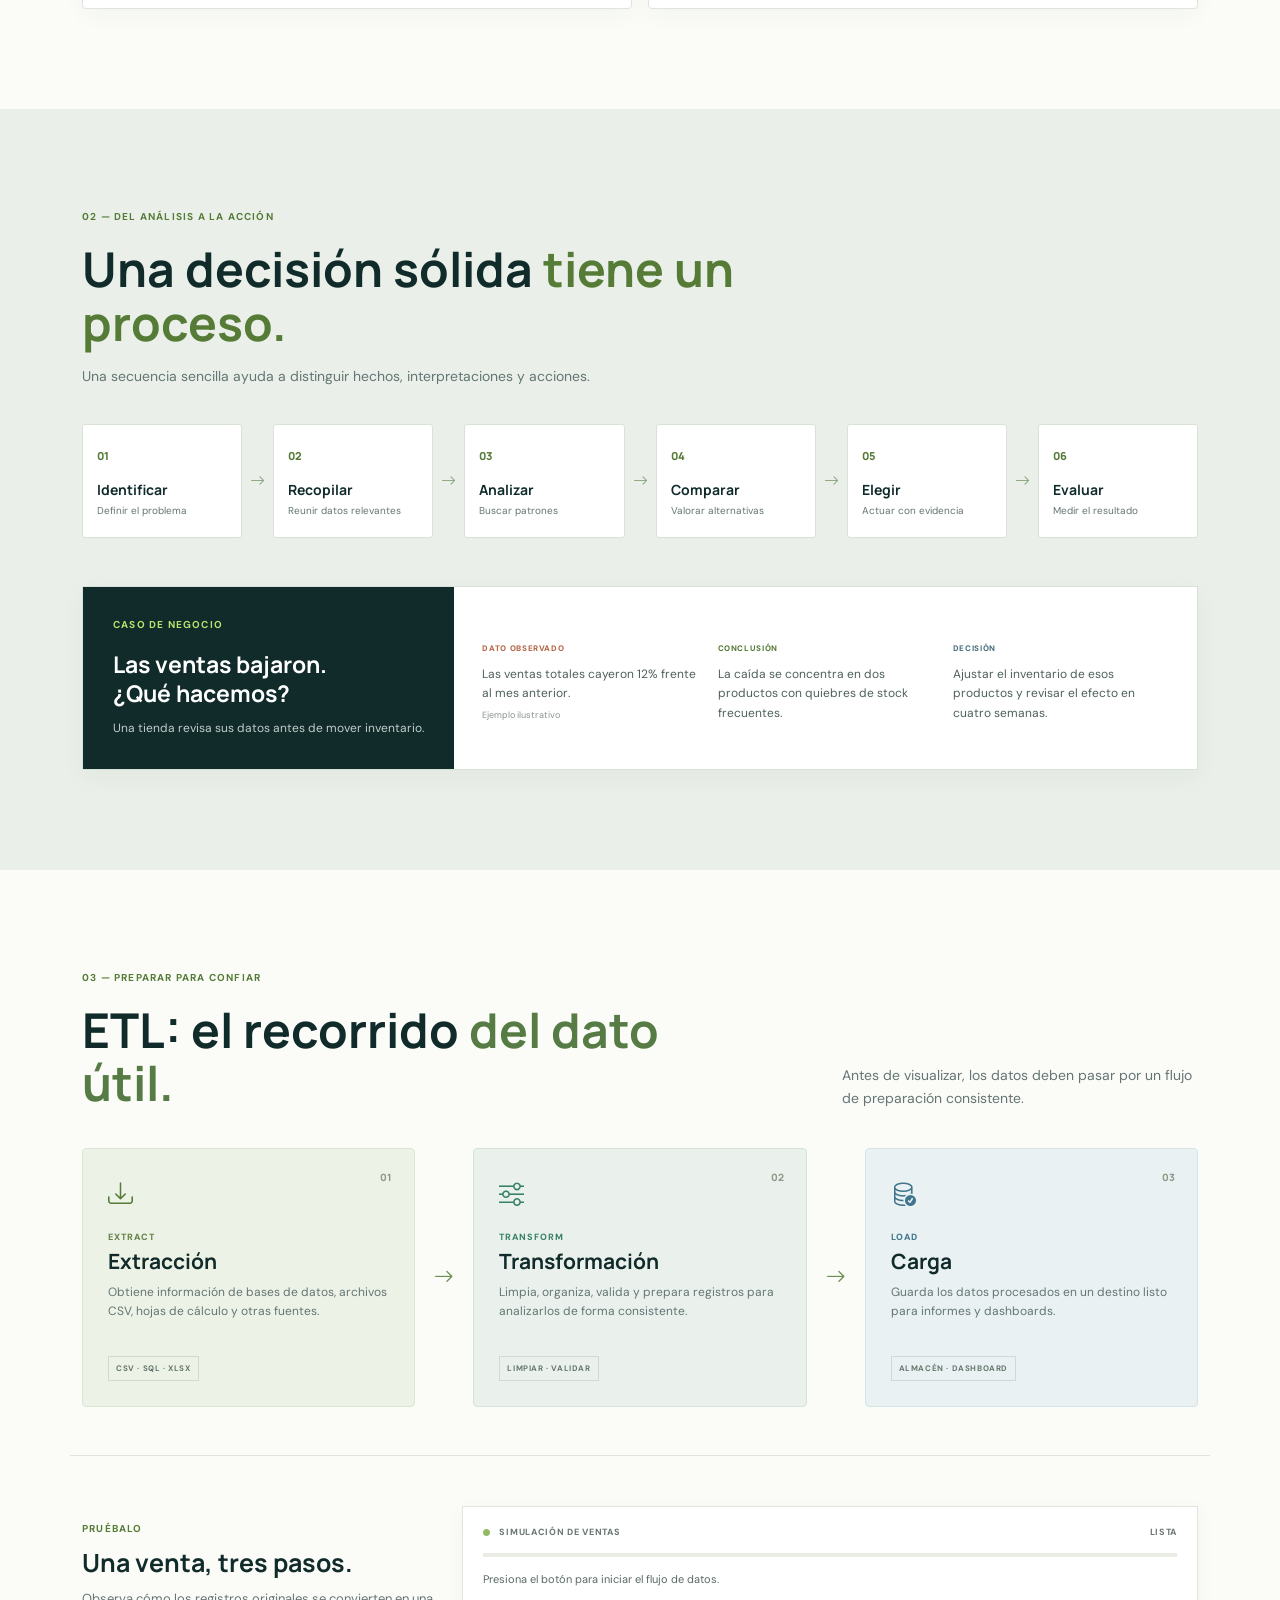
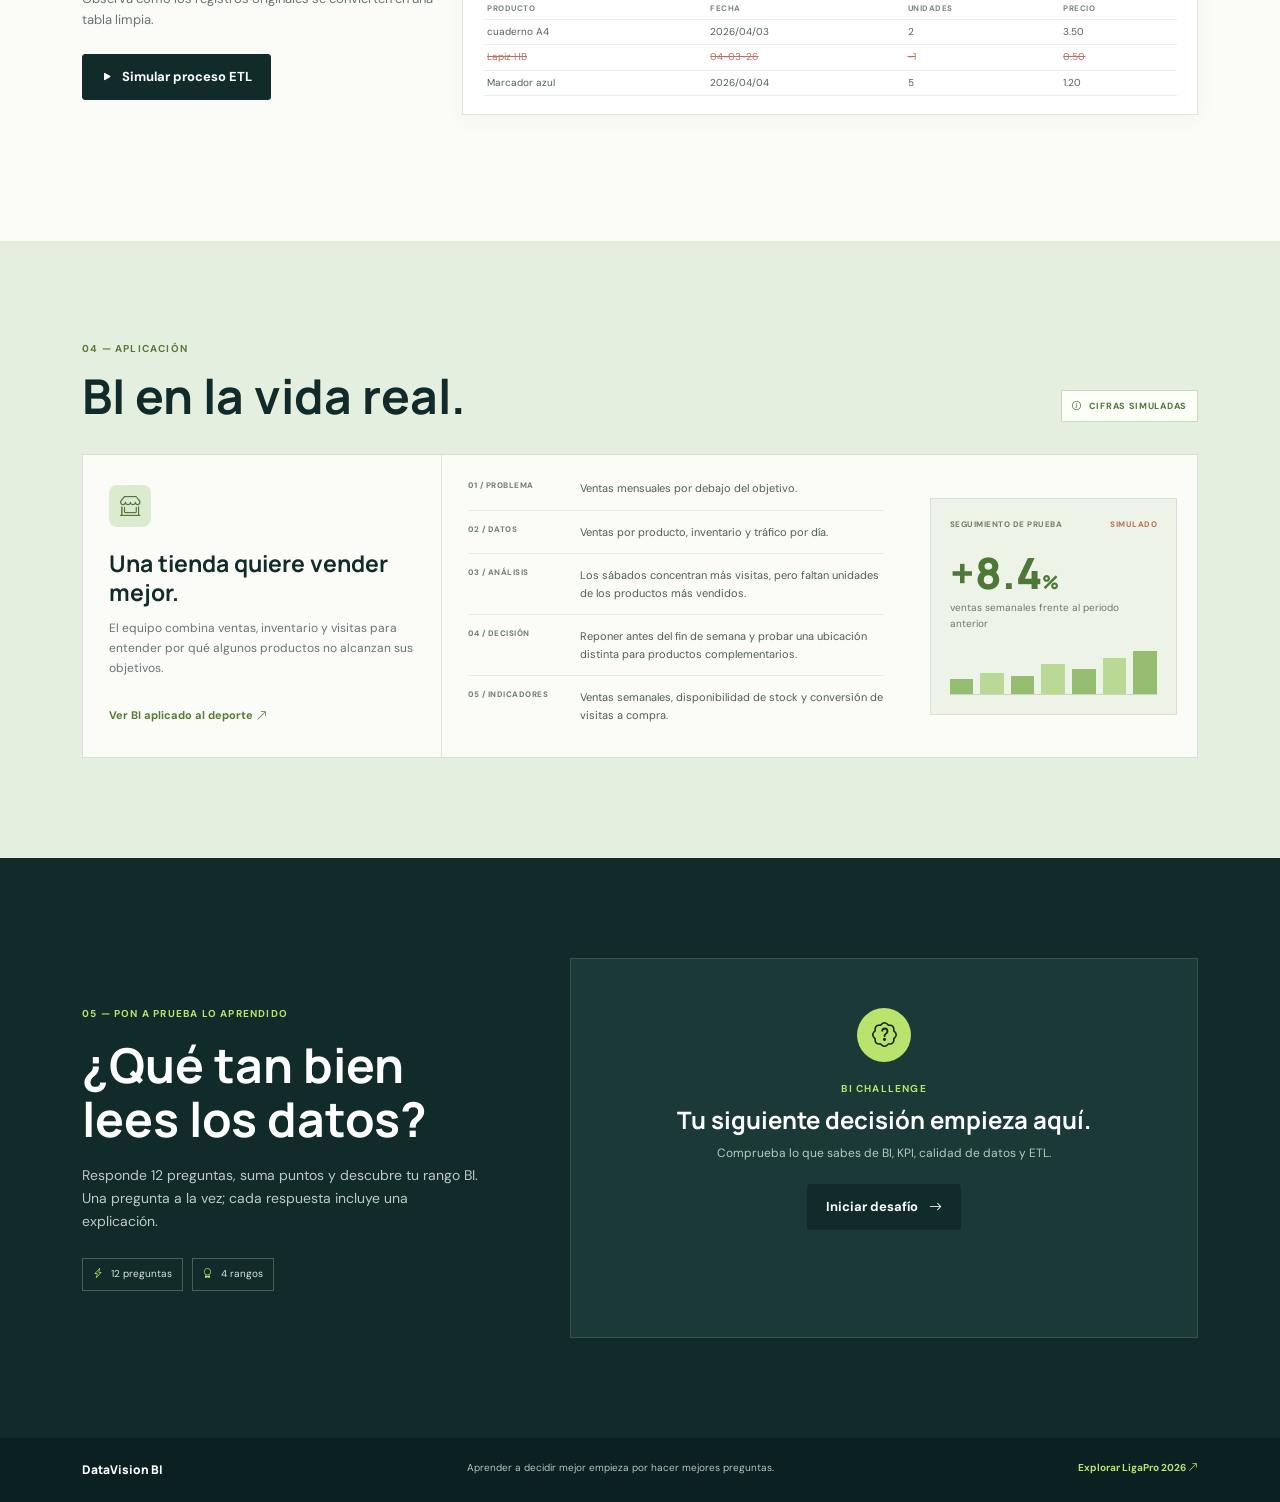
==== commit 6dcb43ee: "version 2" ====
--- a/index.html
+++ b/index.html
@@ -22,6 +22,7 @@
           <li class="nav-item"><a class="nav-link" href="#decisiones">Decisiones</a></li>
           <li class="nav-item"><a class="nav-link" href="#etl">Proceso ETL</a></li>
           <li class="nav-item"><a class="nav-link" href="#challenge">Cuestionario</a></li>
+          <li class="nav-item"><button class="theme-toggle nav-link" id="theme-toggle" type="button" aria-label="Cambiar a tema oscuro" title="Cambiar a tema oscuro" aria-pressed="false"><i class="bi bi-moon-stars-fill" aria-hidden="true"></i></button></li>
           <li class="nav-item"><a class="nav-link nav-dashboard" href="dashboard.html"><i class="bi bi-graph-up-arrow me-1"></i>Dashboard deportivo</a></li>
         </ul>
       </div>
--- a/css/styles.css
+++ b/css/styles.css
@@ -12,4 +12,39 @@
 @media(max-width:991.98px){.site-nav{height:auto;min-height:68px}.navbar-collapse{padding:10px 0 14px}.nav-link{padding:8px 0!important}.nav-dashboard{display:inline-block;margin-top:4px}.hero-section{padding-top:118px}.hero-grid{gap:16px;min-height:400px}.hero-copy h1{font-size:48px}.section-pad{padding:78px 0}.decision-steps{display:grid;grid-template-columns:repeat(3,1fr)}.step-connector{display:none}.real-life-grid{grid-template-columns:1fr 1.3fr}.metric-illustration{grid-column:1/-1;max-width:360px;justify-self:end;width:calc(100% - 40px)}.quiz-layout{gap:35px}}
 @media(max-width:767.98px){.hero-grid{grid-template-columns:1fr;gap:0}.hero-copy h1{font-size:43px}.hero-lede{font-size:14px}.hero-visual{width:min(100%,440px);justify-self:center;margin-top:15px}.hero-footnote{margin-top:28px}.hero-bottom{font-size:8px}.section-pad{padding:66px 0}.section-heading{margin-bottom:29px}.section-heading h2,.real-life-header h2,.quiz-intro h2{font-size:35px}.learning-card{min-height:unset}.learning-card-wide{min-height:unset}.decision-steps{grid-template-columns:repeat(2,1fr);gap:9px}.decision-step{padding:14px 12px}.example-details{grid-template-columns:1fr;padding:22px;gap:15px}.example-details>div{display:grid;grid-template-columns:125px 1fr;gap:8px}.evidence-label{margin:2px 0 0}.etl-flow{grid-template-columns:1fr;gap:8px}.etl-block{min-height:unset;padding:20px}.etl-block>p:not(.etl-word){min-height:unset}.etl-arrow{transform:rotate(90deg);height:22px}.etl-demo{margin-top:32px}.real-life-header{align-items:flex-start;gap:16px;flex-direction:column}.real-life-grid{grid-template-columns:1fr}.real-life-lead{border-right:0;border-bottom:1px solid #dfe7db}.real-life-facts{padding:10px 22px}.metric-illustration{grid-column:auto;justify-self:stretch;width:auto}.quiz-layout{grid-template-columns:1fr;gap:28px}.quiz-box{padding:22px;min-height:360px}.quiz-options{grid-template-columns:1fr}.site-footer .container{align-items:flex-start!important}}
 @media(max-width:380px){.hero-copy h1{font-size:37px}.hero-bottom{letter-spacing:.3px}.example-details>div{grid-template-columns:1fr;gap:4px}.quiz-box{padding:18px}}
-@media(prefers-reduced-motion:reduce){*,*::before,*::after{scroll-behavior:auto!important;animation-duration:.01ms!important;animation-iteration-count:1!important;transition-duration:.01ms!important}}+@media(prefers-reduced-motion:reduce){*,*::before,*::after{scroll-behavior:auto!important;animation-duration:.01ms!important;animation-iteration-count:1!important;transition-duration:.01ms!important}}
+
+.theme-toggle{display:grid;place-items:center;width:36px;height:36px;padding:0!important;border:1px solid var(--line);border-radius:4px;background:transparent;color:var(--ink);font-size:15px}
+.theme-toggle:hover,.theme-toggle:focus{background:var(--green);color:var(--ink)}
+body[data-theme="dark"]{--ink:#e7f0e9;--ink-soft:#c3d1c8;--green-deep:#c1df91;--paper:#15211f;--line:#3b4c45;--muted:#abbab1;background:#15211f;color:var(--ink);color-scheme:dark}
+body[data-theme="dark"] .site-nav{background:rgba(21,33,31,.96);border-color:#34453e}
+body[data-theme="dark"] .brand-mark,body[data-theme="dark"] .nav-link{color:var(--ink)}
+body[data-theme="dark"] .nav-dashboard{border-color:#9dbb85}
+body[data-theme="dark"] .hero-section{background-color:#1d2c28;background-image:radial-gradient(rgba(225,239,225,.1) .7px,transparent .7px)}
+body[data-theme="dark"] .hero-lede,body[data-theme="dark"] .example-details p{color:#bdcbc2}
+body[data-theme="dark"] .hero-stamp,body[data-theme="dark"] .btn-ink{background:#b9e36d;border-color:#b9e36d;color:#17251d}
+body[data-theme="dark"] .btn-ink:hover,body[data-theme="dark"] .btn-ink:focus{background:#c9ed8f;border-color:#c9ed8f;color:#17251d}
+body[data-theme="dark"] .btn-outline-ink{color:var(--ink);border-color:#a8bdad}
+body[data-theme="dark"] .btn-outline-ink:hover{background:#b9e36d;color:#17251d}
+body[data-theme="dark"] .fundamentals-section,body[data-theme="dark"] .etl-section{background:#15211f}
+body[data-theme="dark"] .learning-card,body[data-theme="dark"] .decision-step,body[data-theme="dark"] .example-panel,body[data-theme="dark"] .etl-console{background:#202f2b;border-color:#3b4c45;color:var(--ink)}
+body[data-theme="dark"] .decision-section{background:#1a2a26}
+body[data-theme="dark"] .example-title{background:#0d1b19}
+body[data-theme="dark"] .etl-block{background:#243329;border-color:#435443}
+body[data-theme="dark"] .etl-transform{background:#20332e;border-color:#3d5148}
+body[data-theme="dark"] .etl-load{background:#203139;border-color:#3e5255}
+body[data-theme="dark"] .etl-source{color:#c2d0c6}
+body[data-theme="dark"] .etl-table{--bs-table-bg:#202f2b;--bs-table-color:#dce7df;--bs-table-border-color:#3b4c45}
+body[data-theme="dark"] .etl-table th,body[data-theme="dark"] .etl-table td{color:#c4d0c8}
+body[data-theme="dark"] .etl-table .clean-row td{background:#293d2d;color:#ddedcf}
+body[data-theme="dark"] .real-life-section{background:#1a2d25}
+body[data-theme="dark"] .real-life-grid{background:#202f2b;border-color:#3b4c45}
+body[data-theme="dark"] .real-life-lead{border-color:#3b4c45}
+body[data-theme="dark"] .real-life-facts>div{border-color:#3b4c45}
+body[data-theme="dark"] .real-life-facts p,body[data-theme="dark"] .metric-illustration>p{color:#bdcbc2}
+body[data-theme="dark"] .metric-illustration{background:#29382d;border-color:#465747}
+body[data-theme="dark"] .metric-caption{color:#c2d0c6}
+body[data-theme="dark"] .simulation-tag{background:#26382d;border-color:#4b6047;color:#d6e8c0}
+body[data-theme="dark"] .kpi-examples span{background:#2b3932;color:#d2ded5}
+body[data-theme="dark"] .site-footer{background:#091513}
+@media(max-width:991.98px){.theme-toggle{margin:5px 0}}
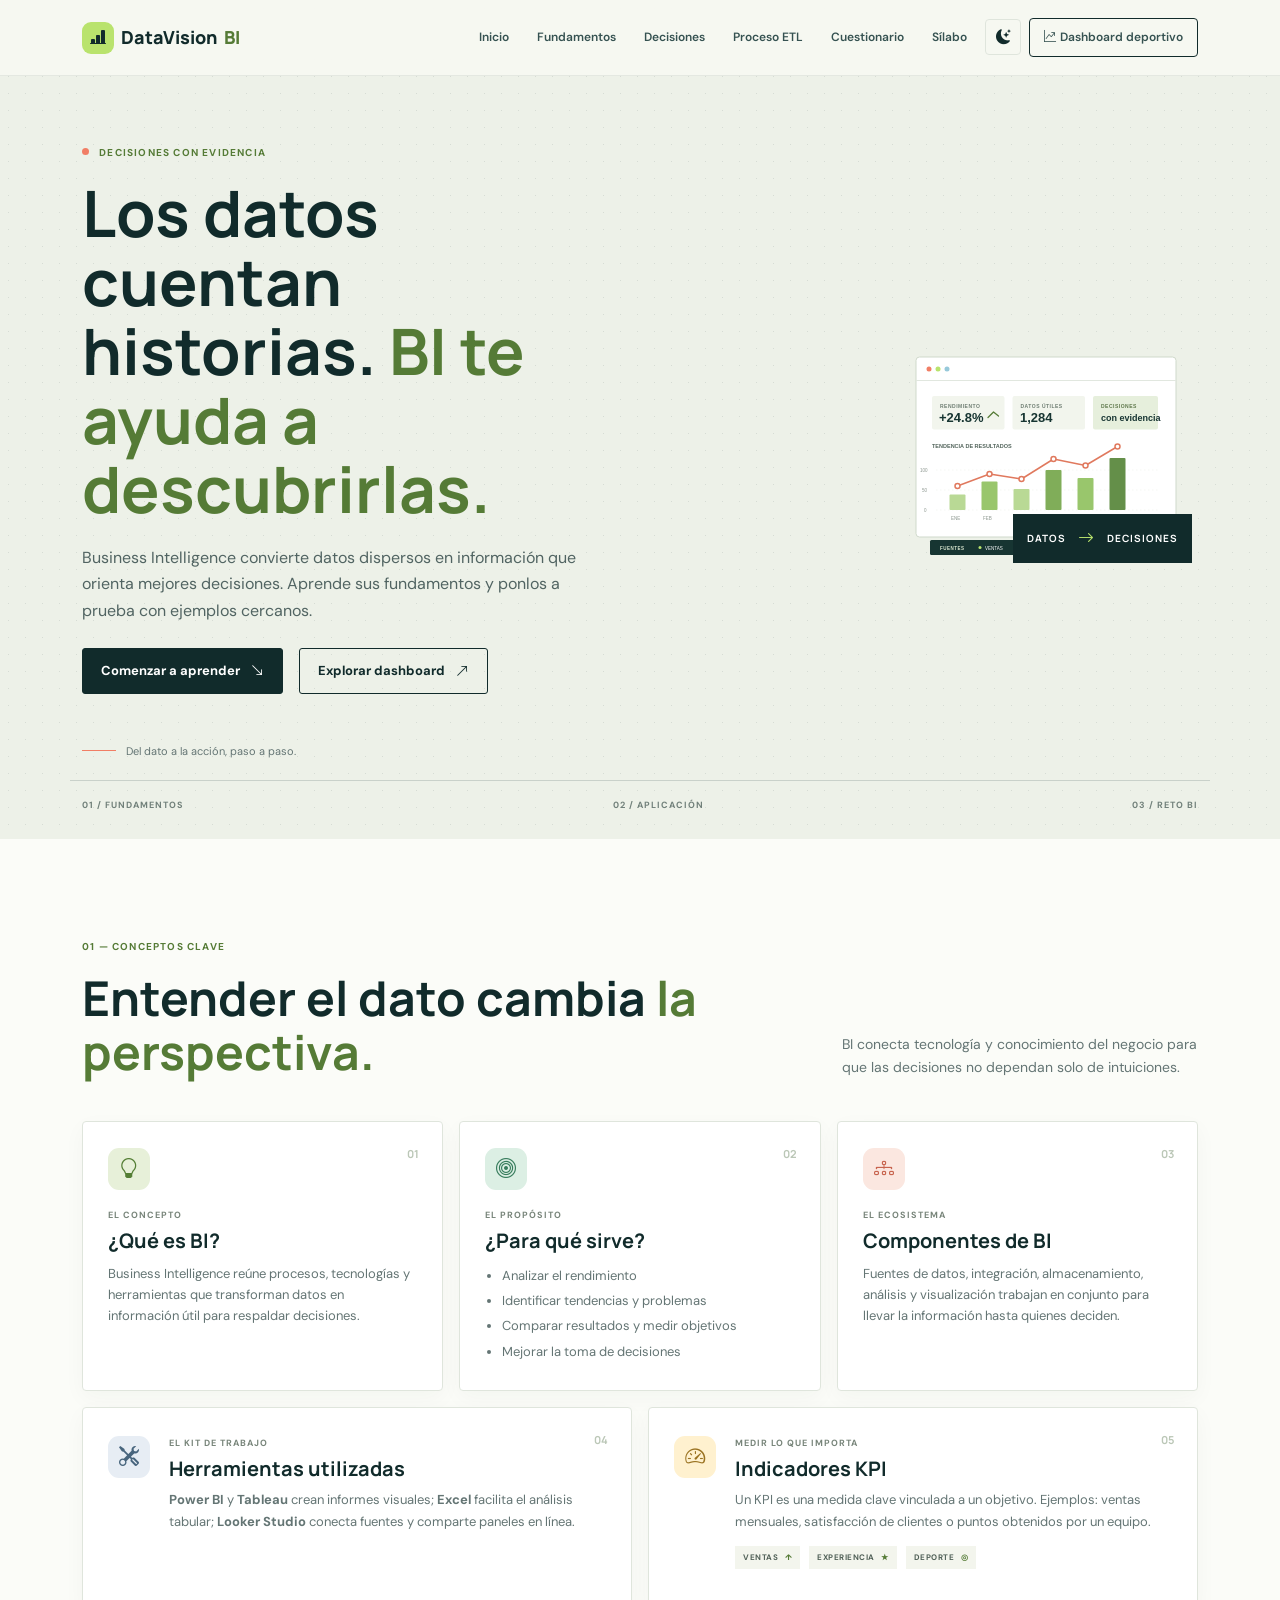
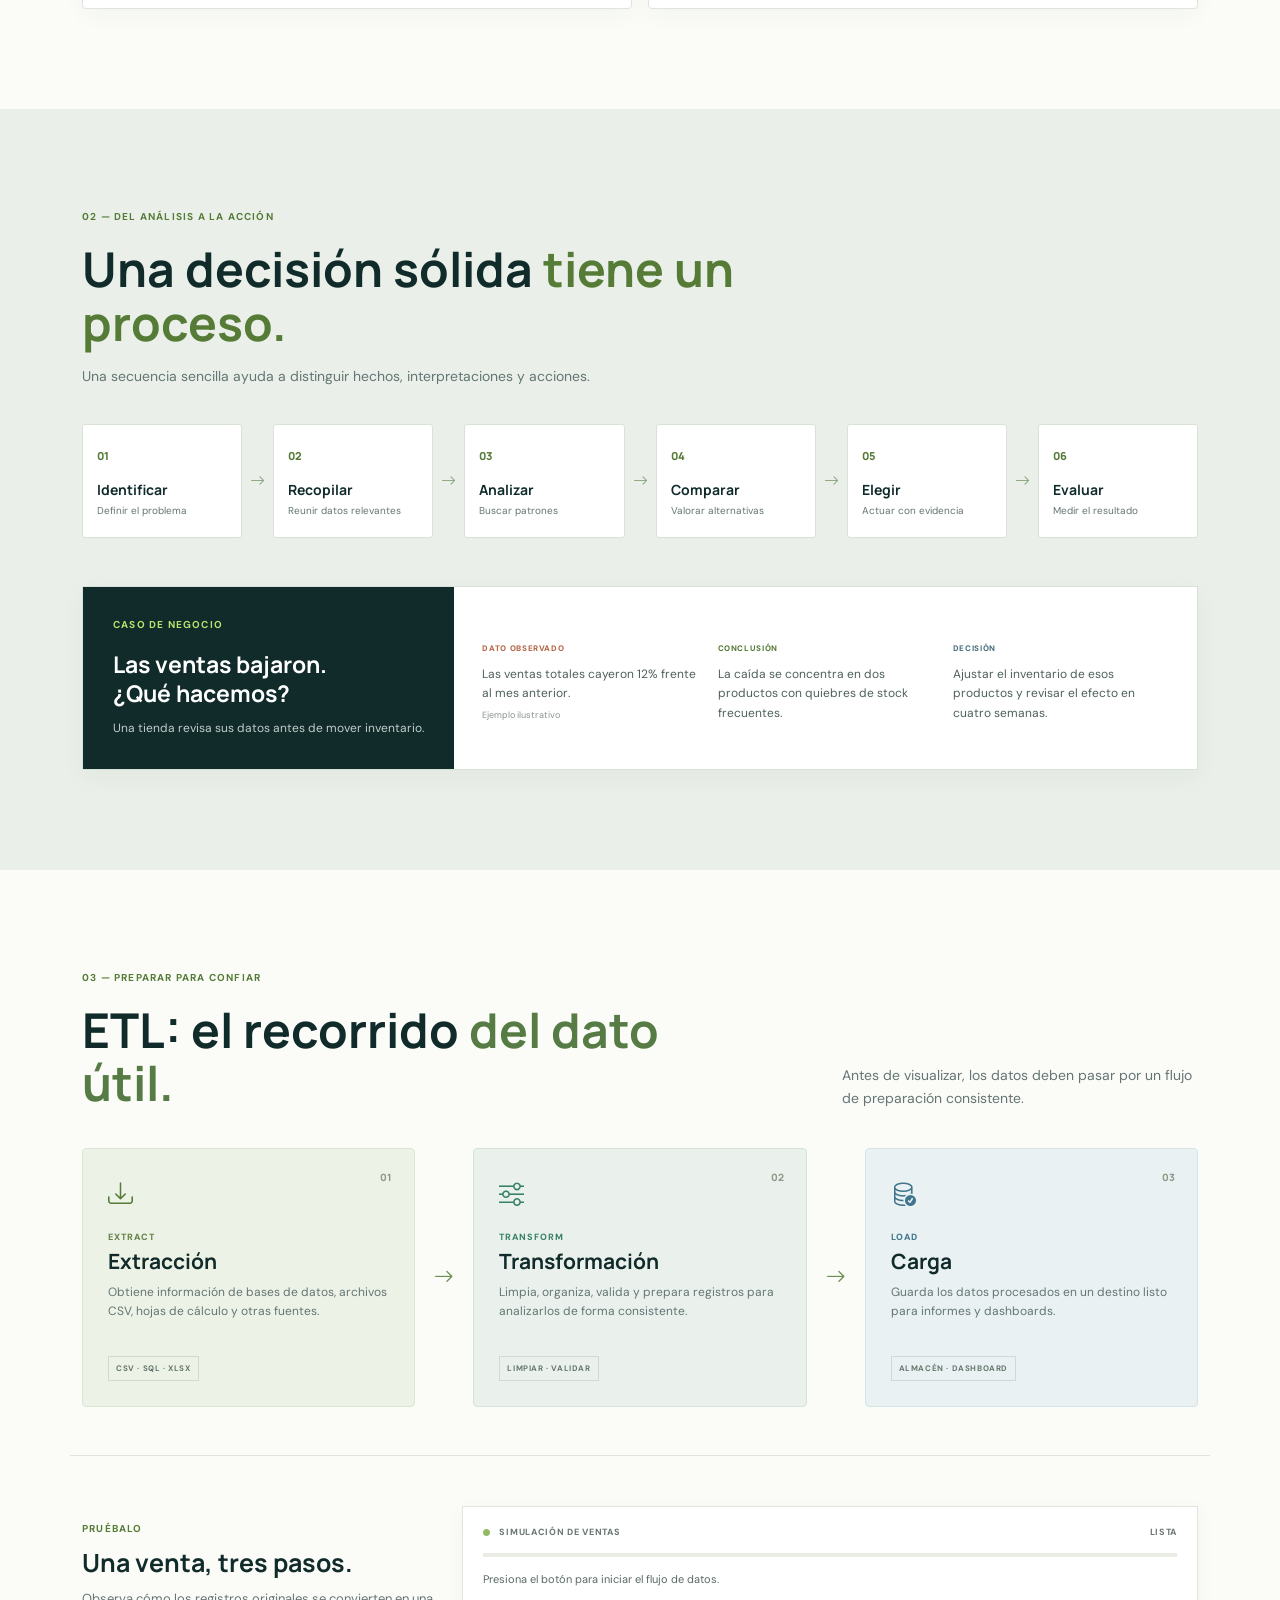
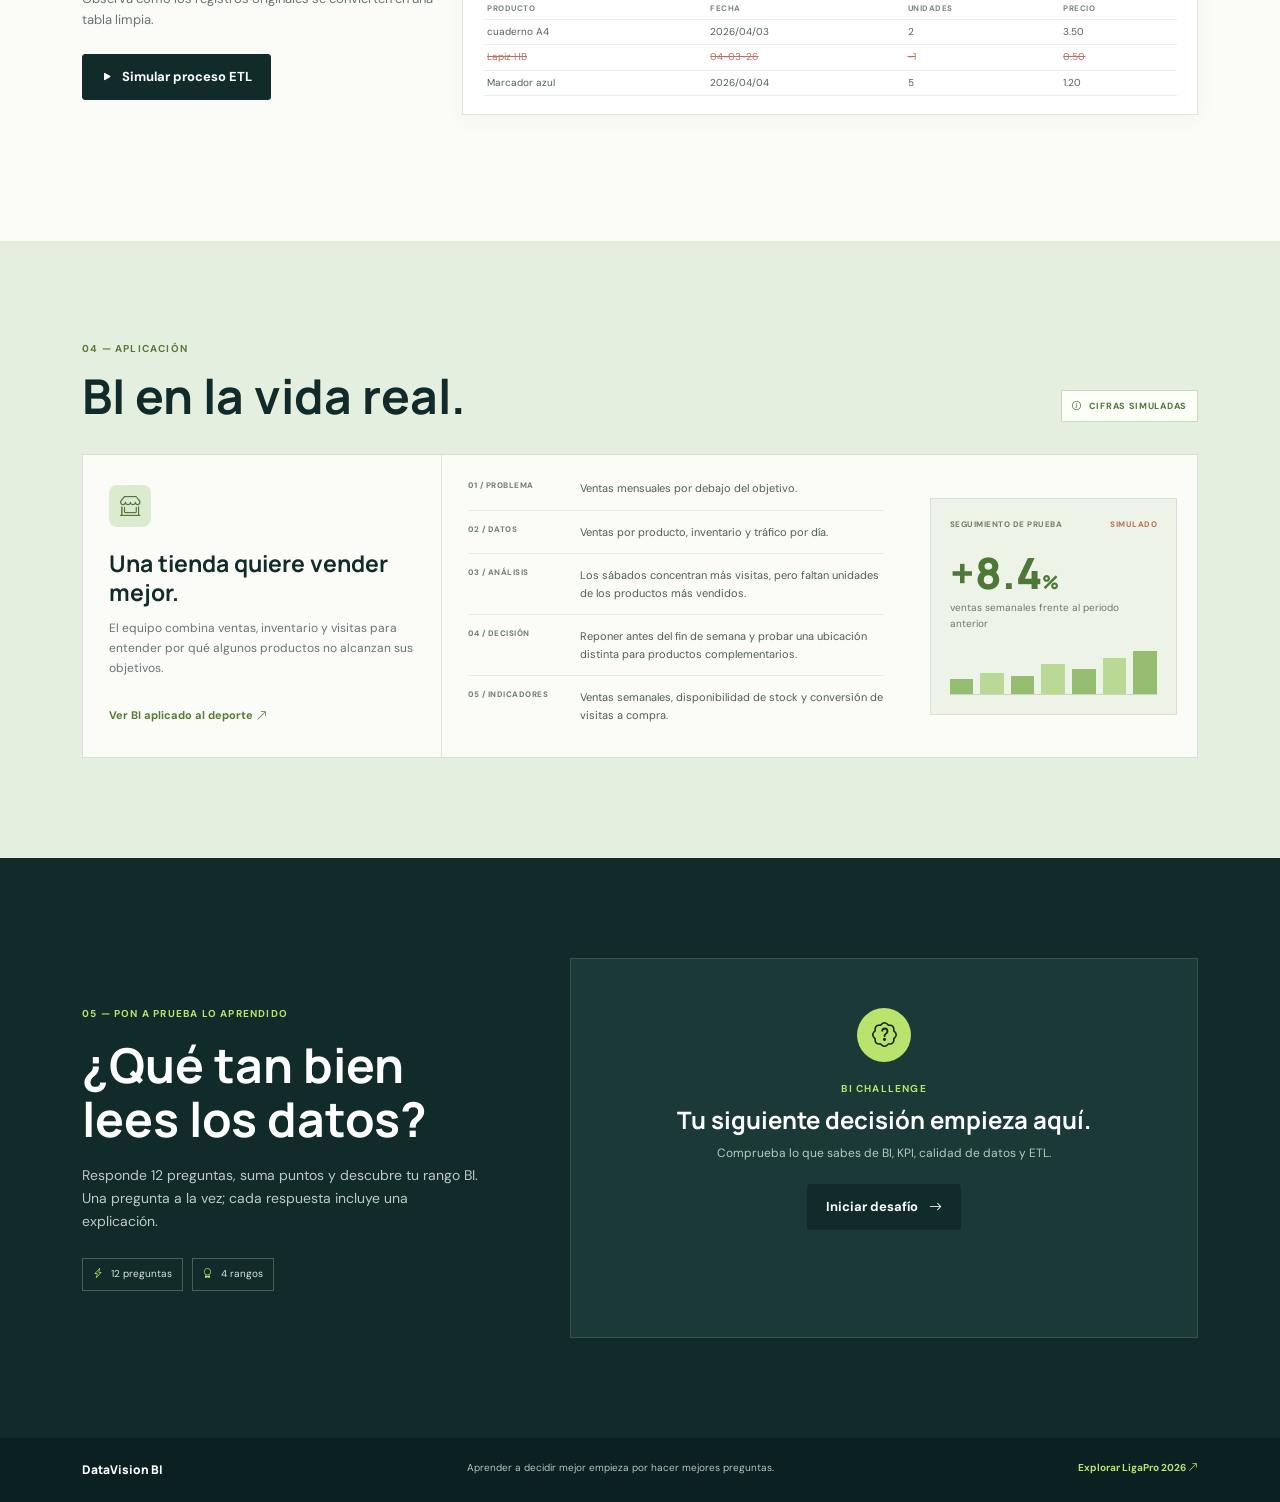
==== commit 4ddf04d1: "version e3" ====
--- a/index.html
+++ b/index.html
@@ -22,6 +22,7 @@
           <li class="nav-item"><a class="nav-link" href="#decisiones">Decisiones</a></li>
           <li class="nav-item"><a class="nav-link" href="#etl">Proceso ETL</a></li>
           <li class="nav-item"><a class="nav-link" href="#challenge">Cuestionario</a></li>
+          <li class="nav-item"><a class="nav-link" href="silabo.html">Sílabo</a></li>
           <li class="nav-item"><button class="theme-toggle nav-link" id="theme-toggle" type="button" aria-label="Cambiar a tema oscuro" title="Cambiar a tema oscuro" aria-pressed="false"><i class="bi bi-moon-stars-fill" aria-hidden="true"></i></button></li>
           <li class="nav-item"><a class="nav-link nav-dashboard" href="dashboard.html"><i class="bi bi-graph-up-arrow me-1"></i>Dashboard deportivo</a></li>
         </ul>
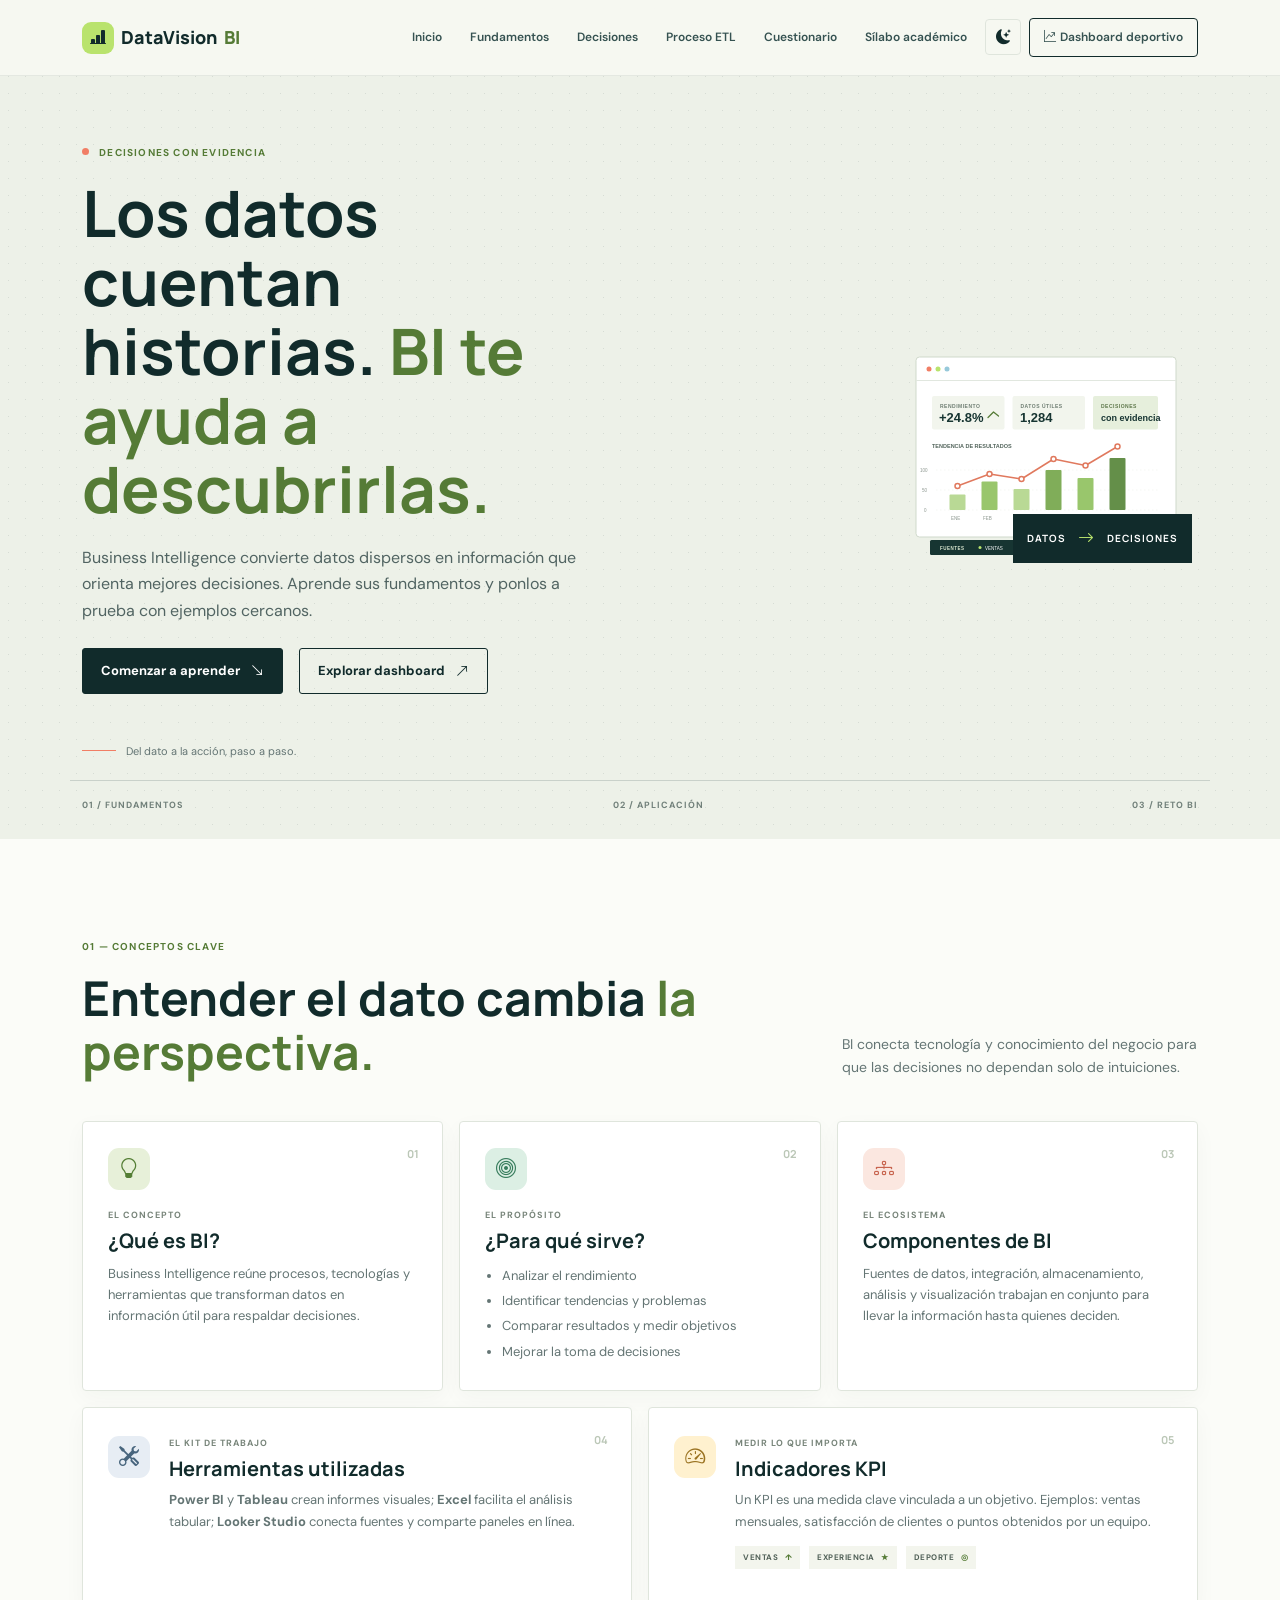
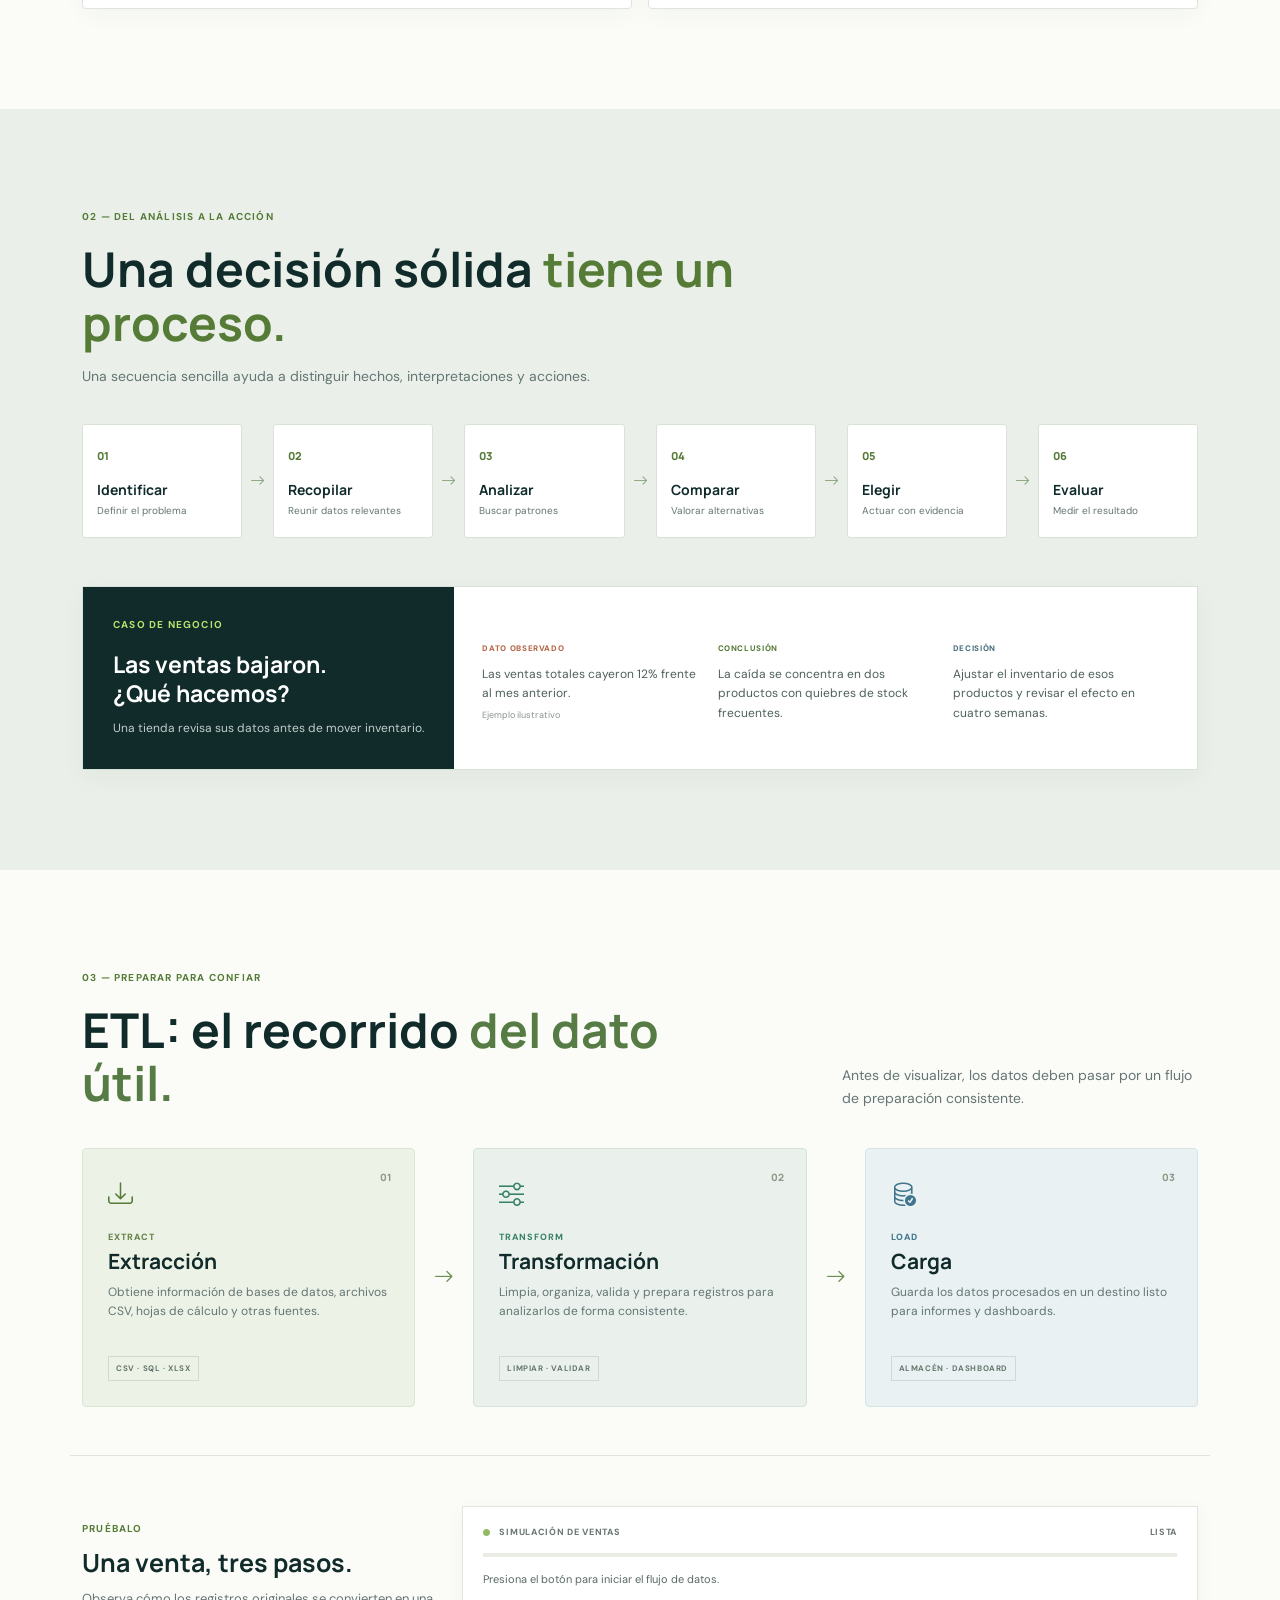
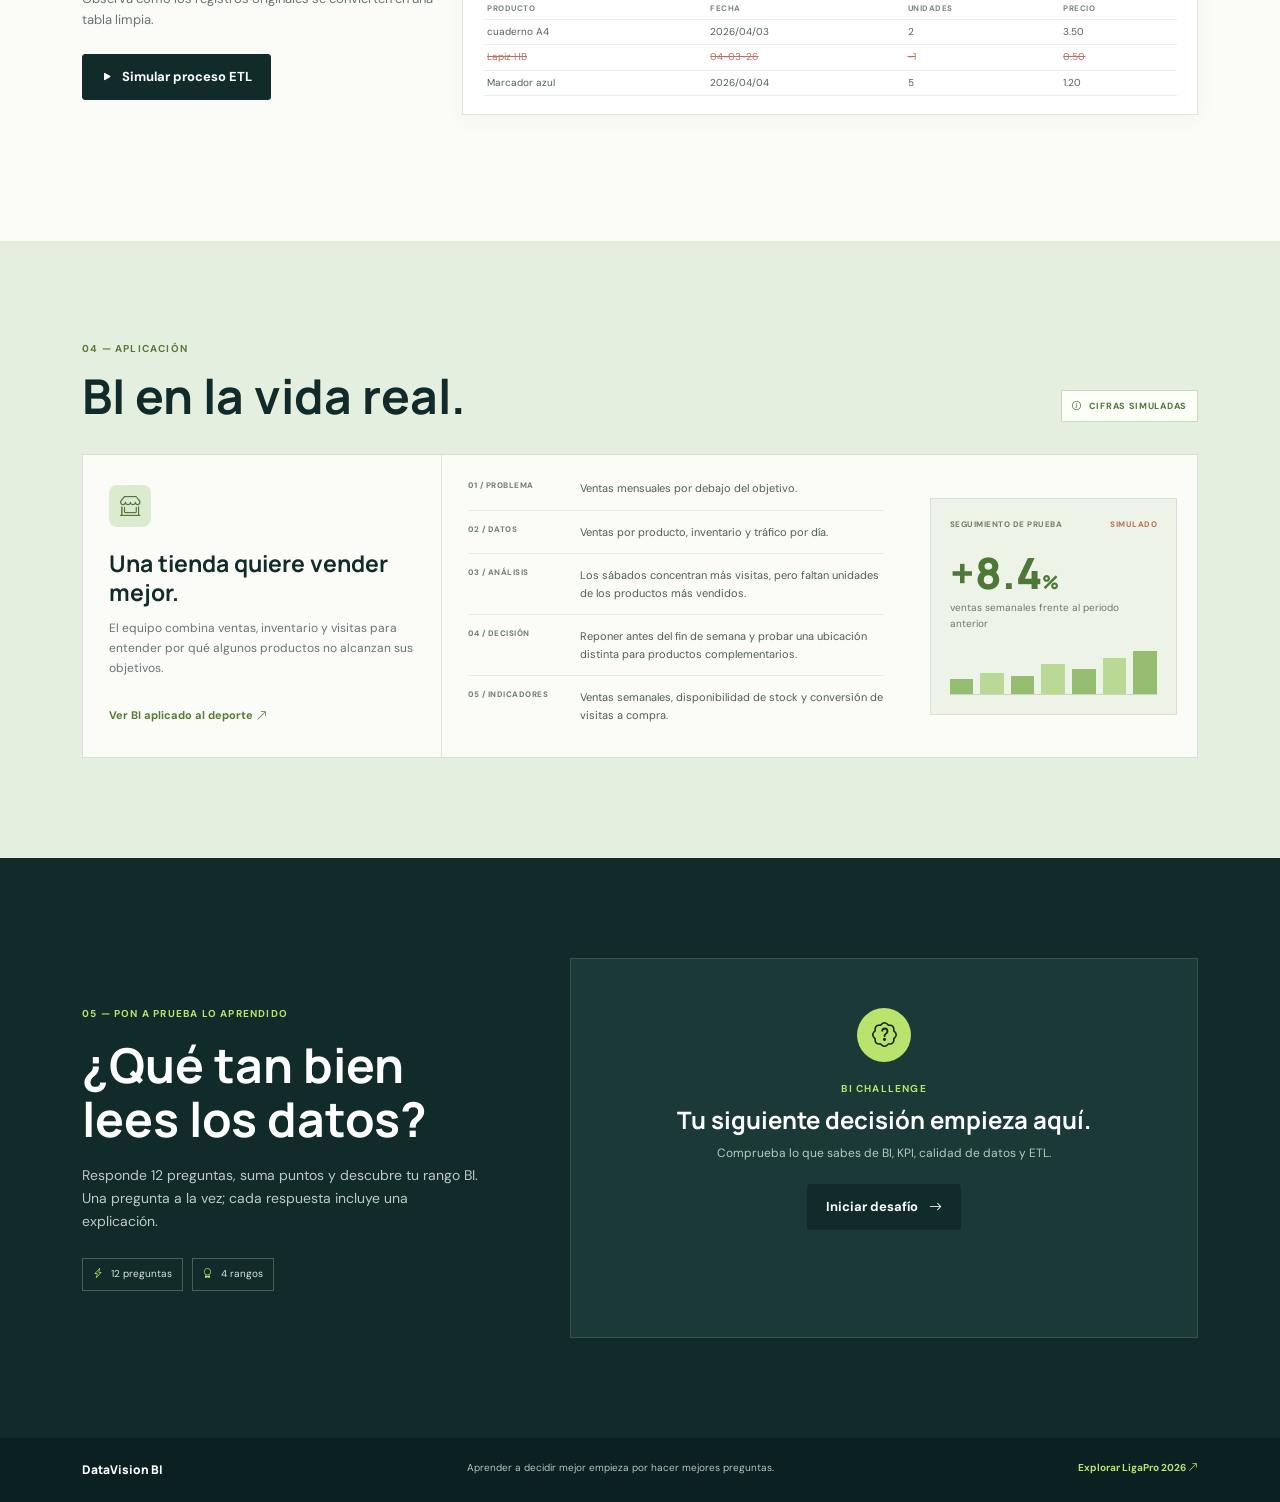
==== commit 2b4d0733: "mejora" ====
--- a/index.html
+++ b/index.html
@@ -22,7 +22,7 @@
           <li class="nav-item"><a class="nav-link" href="#decisiones">Decisiones</a></li>
           <li class="nav-item"><a class="nav-link" href="#etl">Proceso ETL</a></li>
           <li class="nav-item"><a class="nav-link" href="#challenge">Cuestionario</a></li>
-          <li class="nav-item"><a class="nav-link" href="silabo.html">Sílabo</a></li>
+          <li class="nav-item"><a class="nav-link" href="silabo.html">Sílabo académico</a></li>
           <li class="nav-item"><button class="theme-toggle nav-link" id="theme-toggle" type="button" aria-label="Cambiar a tema oscuro" title="Cambiar a tema oscuro" aria-pressed="false"><i class="bi bi-moon-stars-fill" aria-hidden="true"></i></button></li>
           <li class="nav-item"><a class="nav-link nav-dashboard" href="dashboard.html"><i class="bi bi-graph-up-arrow me-1"></i>Dashboard deportivo</a></li>
         </ul>
